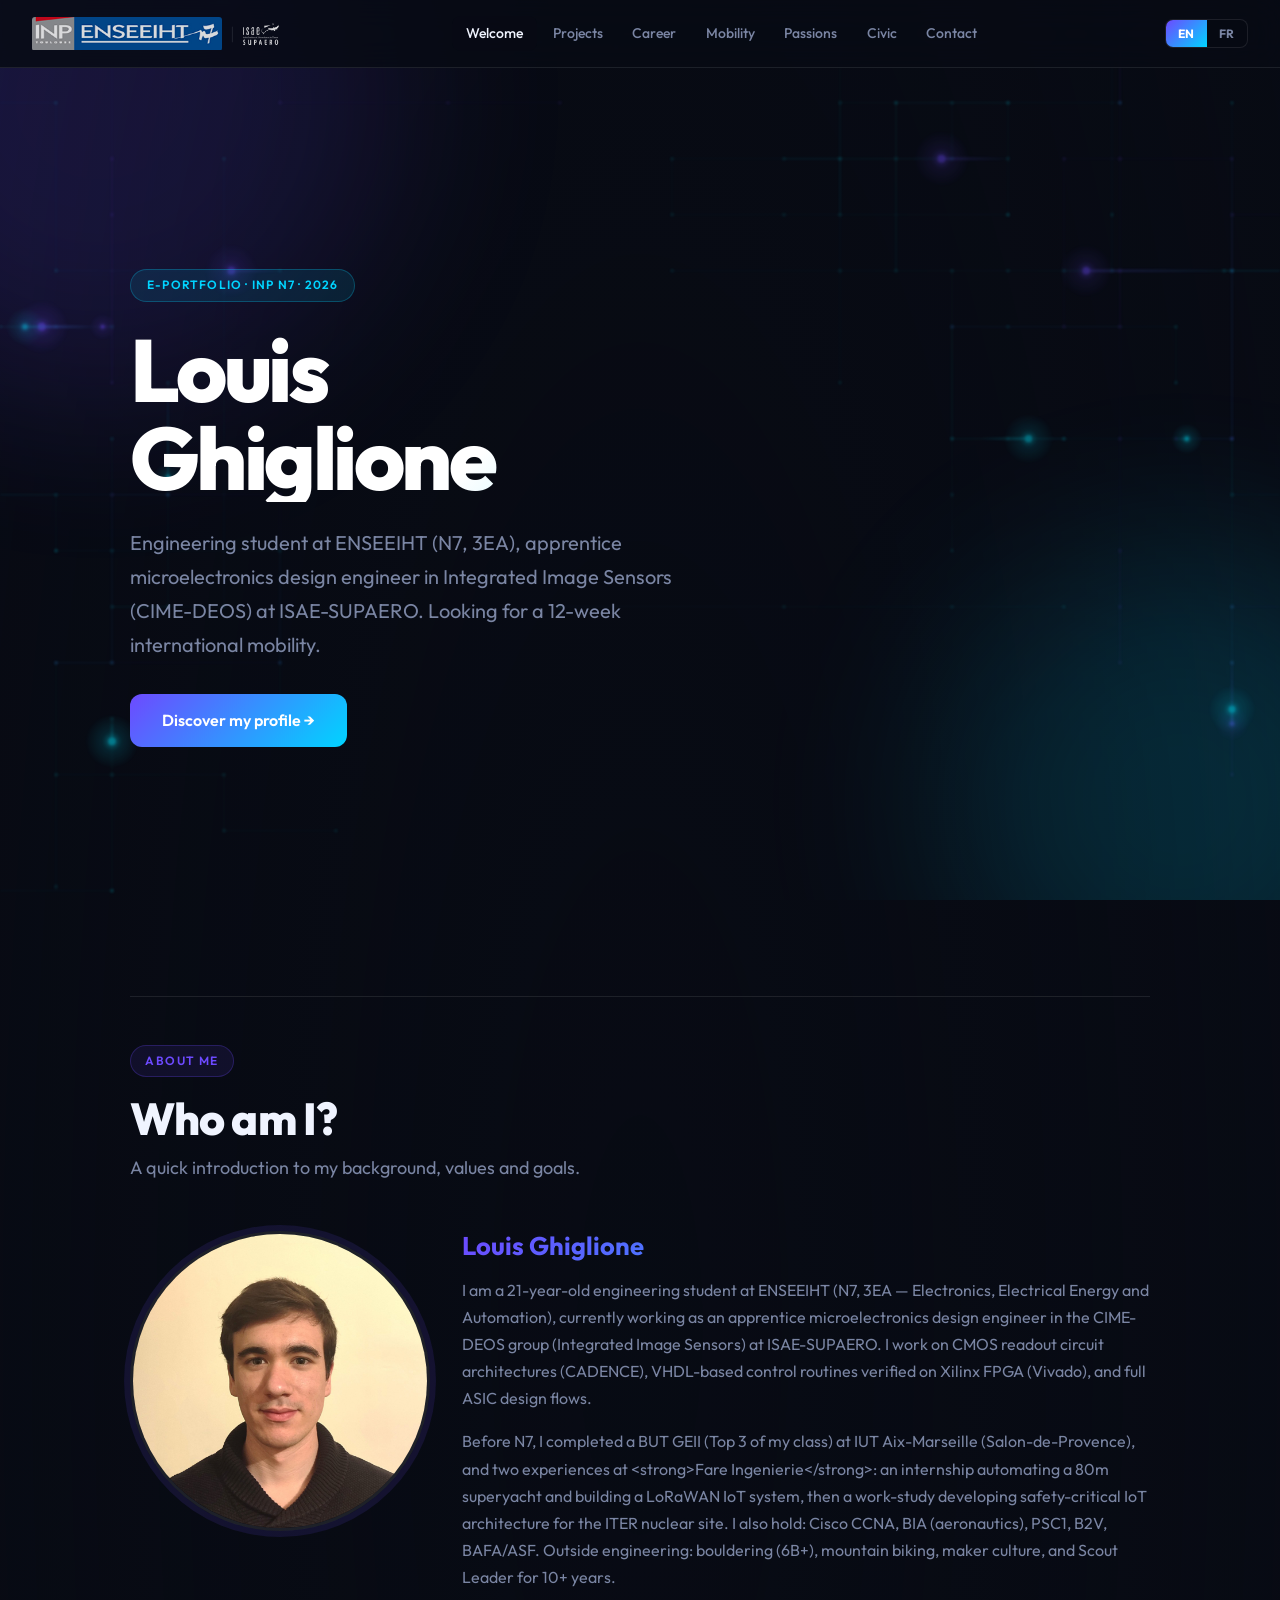
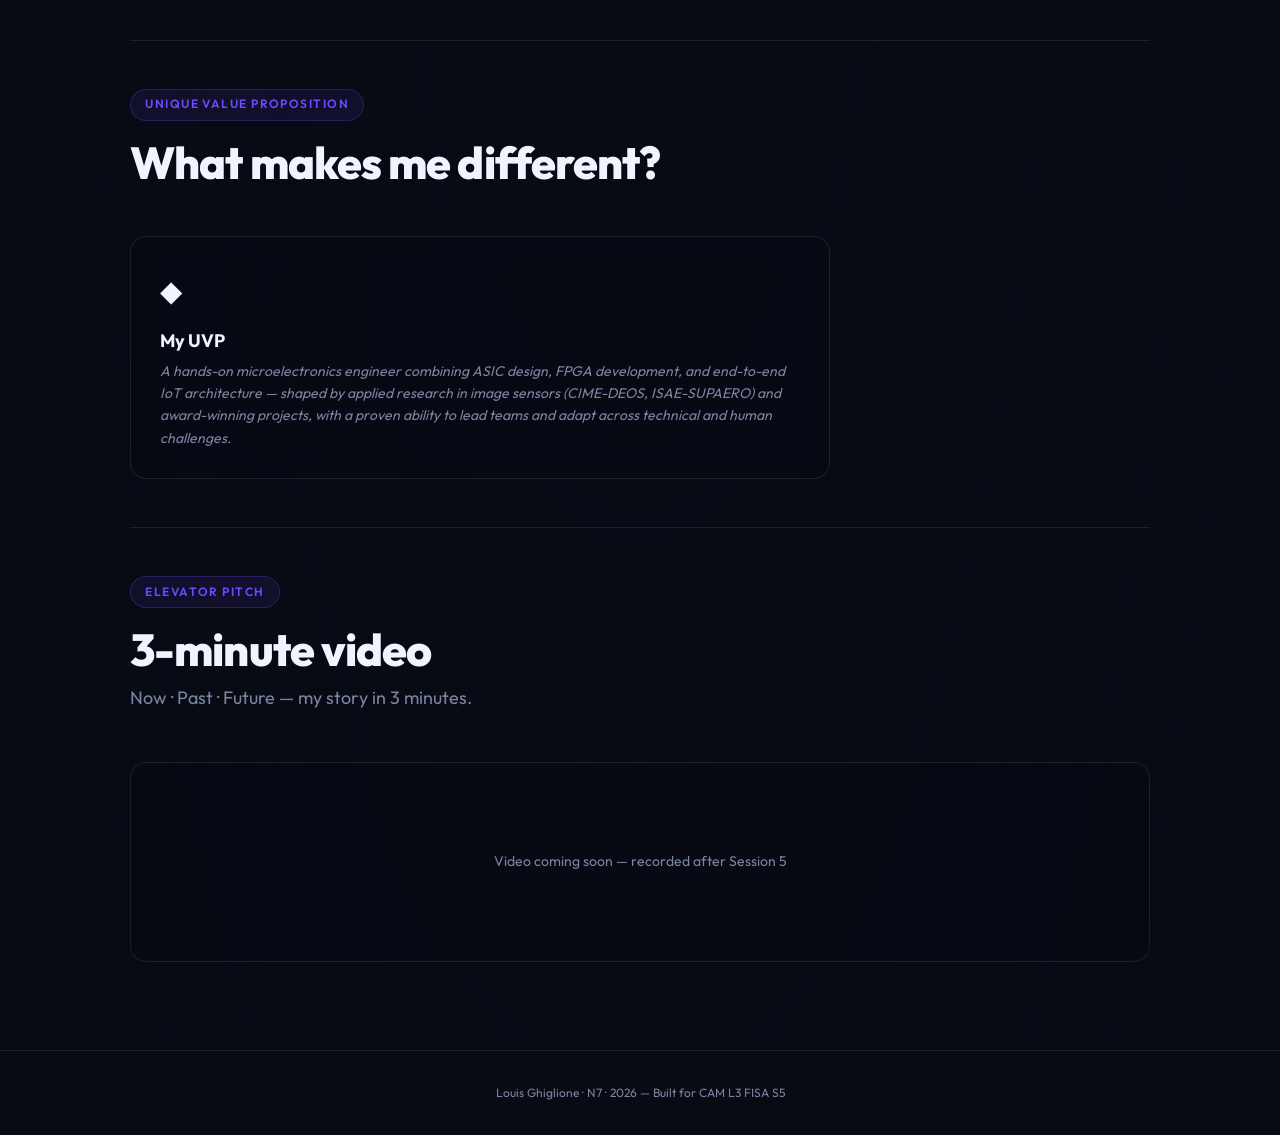
==== index.html @ 990e2e5f "feat: make portfolio fully data-driven via translations.json config - Added config section in transl" ====
<!DOCTYPE html>
<html lang="en">
<head>
  <meta charset="UTF-8" />
  <meta name="viewport" content="width=device-width, initial-scale=1.0" />
  <title>Louis Ghiglione — E-Portfolio</title>
  <meta name="description" content="E-Portfolio of Louis Ghiglione, N7 engineering student and apprentice. CAM L3 FISA S5." />
  <link rel="canonical" href="https://louis289.github.io/portfolio-louis-ghiglione/" />
  <meta property="og:title"       content="Louis Ghiglione — E-Portfolio" />
  <meta property="og:description" content="Engineering student at N7, apprentice. My projects, career and passions." />
  <meta property="og:type"        content="website" />
  <meta property="og:url"         content="https://louis289.github.io/portfolio-louis-ghiglione/" />
  <link rel="preconnect" href="https://fonts.googleapis.com" />
  <link rel="preconnect" href="https://fonts.gstatic.com" crossorigin />
  <link href="https://fonts.googleapis.com/css2?family=Outfit:wght@300;400;500;600;800&display=swap" rel="stylesheet" />
  <link rel="stylesheet" href="./css/base.css" />
  <link rel="stylesheet" href="./css/components.css" />
  <!-- Prefetch inner pages for faster navigation -->
  <link rel="prefetch" href="./projects.html" />
  <link rel="prefetch" href="./career.html" />
</head>
<body data-page="welcome">

  <a href="#main-content" class="skip-link">Skip to main content</a>

  <div class="bg-blobs" aria-hidden="true">
    <div class="blob blob--purple"></div>
    <div class="blob blob--cyan"></div>
  </div>
  <div id="nav-placeholder"></div>

  <main id="main-content" class="page-content">
    <div class="page-wrapper">

      <!-- Hero -->
      <header class="hero">
        <div class="hero__tag"   data-i18n="welcome.tag"></div>
        <h1 class="hero__title" data-i18n-html="welcome.hero_name"></h1>
        <p class="hero__sub"    data-i18n="welcome.hero_sub"></p>
        <a href="./career.html" class="hero__cta" data-i18n="welcome.hero_cta"></a>
      </header>

      <hr class="divider" />

      <!-- About -->
      <section aria-labelledby="about-title">
        <div class="section-header">
          <span class="section-tag"   data-i18n="welcome.about_tag"></span>
          <h2 class="section-title" id="about-title" data-i18n="welcome.about_title"></h2>
          <p class="section-desc"    data-i18n="welcome.about_desc"></p>
        </div>
        <div class="about-layout">
          <img src="" alt="" class="about-avatar" data-bind="src:config.avatar_url; alt:config.name" />
          <div class="about-text">
            <h3 class="about-name" data-bind="text:config.name"></h3>
            <p data-i18n="welcome.about_text1"></p>
            <p data-i18n="welcome.about_text2"></p>
          </div>
        </div>
      </section>

      <hr class="divider" />

      <!-- UVP -->
      <section aria-labelledby="uvp-title">
        <div class="section-header">
          <span class="section-tag" data-i18n="welcome.uvp_tag"></span>
          <h2 class="section-title" id="uvp-title" data-i18n="welcome.uvp_title"></h2>
        </div>
        <article class="card uvp-card">
          <span class="card__icon" aria-hidden="true">&#9670;</span>
          <h3 class="card__title" data-i18n="welcome.uvp_card_title"></h3>
          <p class="card__body"><em data-i18n="welcome.uvp_card_text"></em></p>
        </article>
      </section>

      <hr class="divider" />

      <!-- Pitch -->
      <section aria-labelledby="pitch-title">
        <div class="section-header">
          <span class="section-tag" data-i18n="welcome.pitch_tag"></span>
          <h2 class="section-title" id="pitch-title" data-i18n="welcome.pitch_title"></h2>
          <p class="section-desc"   data-i18n="welcome.pitch_desc"></p>
        </div>
        <div class="placeholder-media" role="img" aria-label="Elevator pitch video placeholder">
          <span data-i18n="welcome.pitch_placeholder"></span>
        </div>
      </section>

    </div>
  </main>

  <footer class="site-footer">
    <p data-i18n="footer"></p>
  </footer>

  <script type="module" src="./js/main.js"></script>
</body>
</html>
---- css/base.css ----
/* =============================================================
   base.css — Design Tokens, Reset, Typography, Utilities
   ============================================================= */

/* ── 1. Design Tokens ── */
:root {
  /* Colors */
  --color-bg:      #080b14;
  --color-surface: #0f1322;
  --color-card:    rgba(8, 11, 20, 0.72);
  --color-border:  rgba(255, 255, 255, 0.09);
  --color-accent:  #6d4aff;
  --color-accent2: #00d4ff;
  --color-text:    #f0f4ff;
  --color-muted:   #7a85a3;

  /* Spacing scale */
  --space-xs:  0.25rem;
  --space-sm:  0.5rem;
  --space-md:  1rem;
  --space-lg:  1.5rem;
  --space-xl:  2rem;
  --space-2xl: 3rem;
  --space-3xl: 4rem;

  /* Border radius */
  --radius-sm:   8px;
  --radius-md:   12px;
  --radius-lg:   16px;
  --radius-full: 999px;

  /* Typography */
  --font-base: 'Outfit', sans-serif;
  --text-xs:   0.75rem;
  --text-sm:   0.875rem;
  --text-base: 1rem;
  --text-lg:   1.125rem;
  --text-xl:   1.25rem;

  /* Layout */
  --nav-h:       68px;
  --wrapper-max: 1100px;
  --wrapper-pad: 2.5rem;

  /* Transitions */
  --t-fast: 0.15s ease;
  --t:      0.22s ease;
  --t-slow: 0.4s ease;
}

/* ── 2. Reset ── */
*,
*::before,
*::after {
  margin: 0;
  padding: 0;
  box-sizing: border-box;
}

/* ── 3. Base ── */
html {
  scroll-behavior: smooth;
  font-size: 16px;
}

body {
  background-color: var(--color-bg);
  color: var(--color-text);
  font-family: var(--font-base);
  line-height: 1.7;
  -webkit-font-smoothing: antialiased;
  min-height: 100vh;
}

/* ── 4. Typography ── */
h1, h2, h3, h4 {
  line-height: 1.15;
  font-weight: 700;
}

a {
  color: inherit;
}

/* ── 5. Skip link (a11y) ── */
.skip-link {
  position: absolute;
  top: -100%;
  left: var(--space-md);
  background: var(--color-accent);
  color: #fff;
  padding: var(--space-sm) var(--space-md);
  border-radius: var(--radius-sm);
  font-weight: 600;
  z-index: 999;
  transition: top var(--t);
  text-decoration: none;
}

.skip-link:focus {
  top: var(--space-md);
}

/* ── 6. Layout ── */
.page-wrapper {
  max-width: var(--wrapper-max);
  margin: 0 auto;
  padding: 0 var(--wrapper-pad);
  position: relative;
  z-index: 1;
}

.page-content {
  min-height: calc(100vh - var(--nav-h));
  padding-top: calc(var(--nav-h) + var(--space-2xl));
  padding-bottom: var(--space-3xl);
  position: relative;
  z-index: 1;
}

/* Frosted-mat band behind the reading column */
.page-content::before {
  content: '';
  position: fixed;
  inset: 0;
  /* Gradient: fully transparent on far left/right, dark in center column */
  background: radial-gradient(
    ellipse 62% 100% at 50% 50%,
    rgba(8, 11, 20, 0.54) 0%,
    rgba(8, 11, 20, 0.26) 60%,
    transparent 100%
  );
  pointer-events: none;
  z-index: 0;
}

/* ── 7. Background blobs ── */
.bg-blobs {
  position: fixed;
  inset: 0;
  z-index: 0;
  pointer-events: none;
  overflow: hidden;
}

.blob {
  position: absolute;
  border-radius: 50%;
  filter: blur(90px);
  opacity: 0.18;
  animation: drift 10s ease-in-out infinite alternate;
}

.blob--purple {
  width: 600px;
  height: 600px;
  background: var(--color-accent);
  top: -200px;
  left: -200px;
}

.blob--cyan {
  width: 500px;
  height: 500px;
  background: var(--color-accent2);
  bottom: -150px;
  right: -150px;
  animation-delay: -5s;
}

/* ── 8. Divider ── */
.divider {
  border: none;
  border-top: 1px solid var(--color-border);
  margin: var(--space-2xl) 0;
}

/* ── 9. Utilities ── */
.ext-link {
  color: var(--color-accent2);
  text-decoration: none;
  font-weight: 600;
}

.ext-link:hover {
  text-decoration: underline;
}

.text-muted {
  color: var(--color-muted);
}

/* ── 10. Animations ── */
@keyframes drift {
  from { transform: translate(0, 0) scale(1); }
  to   { transform: translate(50px, 40px) scale(1.1); }
}

@keyframes fadeInUp {
  from { opacity: 0; transform: translateY(20px); }
  to   { opacity: 1; transform: translateY(0); }
}

.page-content {
  animation: fadeInUp 0.45s var(--t-slow) both;
}

/* ── 11. Responsive ── */
@media (max-width: 768px) {
  :root {
    --wrapper-pad: 1.25rem;
  }
}
---- css/components.css ----
/* =============================================================
   components.css — All UI Components
   Requires: base.css (design tokens)
   ============================================================= */

/* ── Navigation ── */
.site-nav {
  position: fixed;
  top: 0;
  left: 0;
  right: 0;
  height: var(--nav-h);
  z-index: 100;
  display: flex;
  align-items: center;
  justify-content: space-between;
  padding: 0 var(--space-xl);
  gap: var(--space-md);
  background: rgba(8, 11, 20, 0.85);
  backdrop-filter: blur(20px);
  -webkit-backdrop-filter: blur(20px);
  border-bottom: 1px solid var(--color-border);
}

.nav-logos {
  display: flex;
  align-items: center;
  gap: 8px;
  flex-shrink: 0;
}

.nav-logo-link {
  display: flex;
  align-items: center;
  opacity: 0.85;
  transition: opacity var(--t), transform var(--t);
}

.nav-logo-link:hover {
  opacity: 1;
  transform: translateY(-1px);
}

.nav-logo-img {
  display: block;
  object-fit: contain;
}

.nav-logos-sep {
  color: var(--color-border);
  font-size: 1.1rem;
  font-weight: 300;
  line-height: 1;
  user-select: none;
}

.nav-logo-img--n7 {
  height: 34px;
  width: auto;
  border-radius: 3px;
}

.nav-logo-img--isae {
  height: 36px;
  width: auto;
  filter: brightness(0) invert(1);
}

.nav-links {
  display: flex;
  gap: 0.15rem;
  list-style: none;
  flex-wrap: wrap;
}

.nav-link {
  display: block;
  padding: 0.38rem 0.85rem;
  color: var(--color-muted);
  text-decoration: none;
  font-size: var(--text-sm);
  font-weight: 500;
  border-radius: var(--radius-sm);
  transition: color var(--t), background var(--t);
  white-space: nowrap;
}

.nav-link:hover,
.nav-link[aria-current="page"] {
  color: var(--color-text);
  background: var(--color-card);
}

/* ── Navigation Actions ── */
.nav-actions {
  display: flex;
  align-items: center;
  gap: var(--space-sm);
  flex-shrink: 0;
}

/* ── Mobile Burger Toggle ── */
.nav-toggle {
  display: none;
  flex-direction: column;
  justify-content: center;
  align-items: center;
  gap: 5px;
  width: 38px;
  height: 38px;
  background: var(--color-card);
  border: 1px solid var(--color-border);
  border-radius: var(--radius-sm);
  cursor: pointer;
  padding: 0;
  flex-shrink: 0;
  transition: border-color var(--t), background var(--t), box-shadow var(--t);
}

.nav-toggle:hover {
  border-color: var(--color-accent);
  box-shadow: 0 0 10px rgba(109, 74, 255, 0.2);
}

.nav-toggle:focus-visible {
  outline: 2px solid var(--color-accent);
  outline-offset: 2px;
}

.nav-toggle__bar {
  display: block;
  width: 18px;
  height: 2px;
  background: var(--color-text);
  border-radius: 2px;
  transition: transform 0.25s cubic-bezier(0.4, 0, 0.2, 1), opacity 0.2s ease;
  transform-origin: center;
}

/* Morph burger bars into 'X' when open */
.nav-toggle[aria-expanded="true"] .nav-toggle__bar:nth-child(1) {
  transform: translateY(7px) rotate(45deg);
}

.nav-toggle[aria-expanded="true"] .nav-toggle__bar:nth-child(2) {
  opacity: 0;
  transform: scaleX(0);
}

.nav-toggle[aria-expanded="true"] .nav-toggle__bar:nth-child(3) {
  transform: translateY(-7px) rotate(-45deg);
}

/* ── Language Switcher ── */
.lang-switcher {
  display: flex;
  align-items: center;
  background: var(--color-card);
  border: 1px solid var(--color-border);
  border-radius: var(--radius-sm);
  overflow: hidden;
  flex-shrink: 0;
  cursor: pointer;
  user-select: none;
  transition: border-color var(--t), box-shadow var(--t), transform var(--t);
}

.lang-switcher:hover {
  border-color: var(--color-accent);
  box-shadow: 0 0 12px rgba(109, 74, 255, 0.25);
}

.lang-switcher:focus-visible {
  outline: 2px solid var(--color-accent);
  outline-offset: 2px;
}

.lang-btn {
  padding: 0.35rem 0.75rem;
  font-size: var(--text-xs);
  font-weight: 700;
  font-family: var(--font-base);
  color: var(--color-muted);
  background: transparent;
  border: none;
  cursor: pointer;
  pointer-events: none;
  transition: color var(--t), background var(--t);
  letter-spacing: 0.05em;
}

.lang-btn.is-active {
  background: linear-gradient(135deg, var(--color-accent), var(--color-accent2));
  color: #fff;
}

.lang-switcher:hover .lang-btn:not(.is-active) {
  color: var(--color-text);
}

/* ── Section Tags ── */
.section-tag {
  display: inline-block;
  font-size: var(--text-xs);
  font-weight: 600;
  letter-spacing: 0.12em;
  text-transform: uppercase;
  color: var(--color-accent);
  background: rgba(109, 74, 255, 0.1);
  border: 1px solid rgba(109, 74, 255, 0.25);
  padding: 0.3rem 0.9rem;
  border-radius: var(--radius-full);
  margin-bottom: var(--space-md);
}

/* ── Section Header ── */
.section-header {
  margin-bottom: var(--space-2xl);
}

.section-title {
  font-size: clamp(1.8rem, 4vw, 2.8rem);
  font-weight: 800;
  letter-spacing: -0.02em;
  margin-bottom: var(--space-sm);
}

.section-desc {
  color: var(--color-muted);
  max-width: 560px;
  font-size: var(--text-lg);
}

/* ── Page Header (inner pages) ── */
.page-header {
  padding-top: var(--space-xl);
  padding-bottom: var(--space-2xl);
  border-bottom: 1px solid var(--color-border);
  margin-bottom: var(--space-2xl);
}

.page-header .section-title {
  font-size: clamp(2.2rem, 5vw, 3.5rem);
}

/* ── Hero (Welcome page) ── */
.hero {
  display: flex;
  flex-direction: column;
  justify-content: center;
  min-height: calc(100vh - var(--nav-h));
  position: relative;
  z-index: 1;
  padding-bottom: var(--space-2xl);
}

.hero__tag {
  display: inline-flex;
  align-items: center;
  gap: var(--space-xs);
  font-size: var(--text-xs);
  font-weight: 600;
  letter-spacing: 0.1em;
  text-transform: uppercase;
  color: var(--color-accent2);
  background: rgba(0, 212, 255, 0.1);
  border: 1px solid rgba(0, 212, 255, 0.25);
  padding: 0.35rem var(--space-md);
  border-radius: var(--radius-full);
  margin-bottom: var(--space-lg);
  align-self: flex-start;
}

.hero__title {
  font-size: clamp(2.8rem, 7vw, 5.5rem);
  font-weight: 800;
  line-height: 1.0;
  letter-spacing: -0.04em;
  background: linear-gradient(135deg, #fff 40%, var(--color-accent2));
  -webkit-background-clip: text;
  -webkit-text-fill-color: transparent;
  background-clip: text;
  margin-bottom: var(--space-lg);
}

.hero__sub {
  font-size: var(--text-xl);
  color: var(--color-muted);
  max-width: 580px;
  margin-bottom: var(--space-xl);
}

.hero__cta {
  display: inline-flex;
  align-items: center;
  gap: var(--space-sm);
  background: linear-gradient(135deg, var(--color-accent), var(--color-accent2));
  color: #fff;
  font-weight: 600;
  font-size: var(--text-base);
  font-family: var(--font-base);
  padding: 0.8rem var(--space-xl);
  border-radius: var(--radius-md);
  border: none;
  text-decoration: none;
  transition: transform var(--t), box-shadow var(--t);
  align-self: flex-start;
}

.hero__cta:hover {
  transform: translateY(-2px);
  box-shadow: 0 12px 40px rgba(109, 74, 255, 0.4);
}

/* ── Filters ── */
.filter-group {
  display: flex;
  gap: var(--space-sm);
  margin-bottom: var(--space-xl);
  flex-wrap: wrap;
}

.filter-btn {
  background: var(--color-surface);
  color: var(--color-muted);
  border: 1px solid var(--color-border);
  border-radius: var(--radius-full);
  padding: 0.6rem 1.2rem;
  font-family: inherit;
  font-size: 0.9rem;
  cursor: pointer;
  transition: all var(--t);
}

.filter-btn:hover {
  background: rgba(255, 255, 255, 0.05);
  color: var(--color-text);
}

.filter-btn.active {
  background: var(--color-accent);
  color: #fff;
  border-color: var(--color-accent);
}

/* ── Grid Layouts ── */
.grid-2 {
  display: grid;
  grid-template-columns: repeat(auto-fit, minmax(280px, 1fr));
  gap: var(--space-lg);
}

.grid-3 {
  display: grid;
  grid-template-columns: repeat(auto-fit, minmax(220px, 1fr));
  gap: var(--space-lg);
}

/* ── Cards ── */
.card {
  position: relative;
  background: var(--color-card);
  backdrop-filter: blur(14px) saturate(120%);
  -webkit-backdrop-filter: blur(14px) saturate(120%);
  border: 1px solid var(--color-border);
  border-radius: var(--radius-lg);
  padding: 1.8rem;
  transition:
    transform var(--t),
    border-color var(--t),
    box-shadow var(--t),
    background var(--t);
  list-style: none;
}

/* Glow dispersion under cards */
.card::before {
  content: '';
  position: absolute;
  inset: -1px;
  border-radius: inherit;
  background: linear-gradient(135deg, var(--color-accent), var(--color-accent2));
  filter: blur(15px);
  opacity: 0;
  z-index: -1;
  transition: opacity var(--t), transform var(--t);
}

.card:hover {
  transform: translateY(-4px);
  border-color: rgba(109, 74, 255, 0.4);
  box-shadow: 0 16px 50px rgba(109, 74, 255, 0.15);
}

.card:hover::before {
  opacity: 0.25;
  transform: translateY(4px) scale(1.02);
}


.card__icon {
  font-size: 1.8rem;
  margin-bottom: var(--space-md);
  display: block;
}

.card__title {
  font-size: var(--text-lg);
  font-weight: 700;
  margin-bottom: var(--space-sm);
}

.card__body {
  font-size: var(--text-sm);
  color: var(--color-muted);
  line-height: 1.6;
}

.card__tags {
  margin-top: var(--space-md);
}

/* ── About Layout ── */
.about-layout {
  display: flex;
  gap: var(--space-xl);
  align-items: flex-start;
  flex-wrap: wrap;
}

.about-avatar {
  width: 300px;
  height: 300px;
  border-radius: 50%;
  object-fit: cover;
  object-position: center top;
  border: 3px solid var(--color-border);
  flex-shrink: 0;
  box-shadow: 0 0 0 6px rgba(109, 74, 255, 0.12);
}

.about-text {
  flex: 1;
  min-width: 280px;
}

.about-name {
  font-size: 1.6rem;
  font-weight: 700;
  color: var(--color-accent2);
  margin-bottom: var(--space-md);
  background: linear-gradient(135deg, var(--color-accent), var(--color-accent2));
  -webkit-background-clip: text;
  -webkit-text-fill-color: transparent;
  background-clip: text;
}

.about-text p {
  color: var(--color-muted);
}

.about-text p+p {
  margin-top: var(--space-md);
}

/* ── UVP Card ── */
.uvp-card {
  max-width: 700px;
}

/* ── Career Items ── */
.career-list {
  list-style: none;
}

.career-item {
  background: var(--color-card);
  border: 1px solid var(--color-border);
  border-radius: var(--radius-lg);
  padding: 1.8rem;
  margin-bottom: var(--space-lg);
  display: flex;
  gap: var(--space-lg);
  align-items: flex-start;
  transition: border-color var(--t);
}

.career-item:hover {
  border-color: rgba(109, 74, 255, 0.4);
}

.career-item__num {
  font-size: 1.5rem;
  font-weight: 800;
  background: linear-gradient(135deg, var(--color-accent), var(--color-accent2));
  -webkit-background-clip: text;
  -webkit-text-fill-color: transparent;
  background-clip: text;
  min-width: 2rem;
  line-height: 1.5;
}

.career-item__content h3 {
  font-weight: 700;
  margin-bottom: var(--space-xs);
}

.career-item__content p {
  color: var(--color-muted);
  font-size: var(--text-sm);
}

.career-item__content p+p {
  margin-top: var(--space-xs);
}

.career-item__links {
  margin-top: var(--space-sm);
}

/* ── Badges ── */
.badge {
  display: inline-block;
  font-size: var(--text-xs);
  font-weight: 600;
  padding: 0.2rem 0.7rem;
  border-radius: var(--radius-full);
  background: rgba(0, 212, 255, 0.1);
  border: 1px solid rgba(0, 212, 255, 0.2);
  color: var(--color-accent2);
  margin: 0.2rem;
  text-decoration: none;
  transition: background var(--t);
}

a.badge:hover {
  background: rgba(0, 212, 255, 0.22);
}

/* ── Placeholder Media ── */
.placeholder-media {
  background: var(--color-card);
  border: 1px solid var(--color-border);
  border-radius: var(--radius-lg);
  height: 200px;
  display: flex;
  align-items: center;
  justify-content: center;
  color: var(--color-muted);
  font-size: var(--text-sm);
  gap: var(--space-sm);
  margin-bottom: var(--space-lg);
}

/* ── Site Footer ── */
.site-footer {
  text-align: center;
  padding: var(--space-xl);
  color: var(--color-muted);
  font-size: var(--text-xs);
  border-top: 1px solid var(--color-border);
}

/* ── Mobility Map ── */
#mobility-map {
  width: 100%;
  height: 400px;
  border-radius: var(--radius-lg);
  border: 1px solid var(--color-border);
  margin-bottom: var(--space-xl);
  background: var(--color-surface);
}

.map-marker {
  width: 14px;
  height: 14px;
  border-radius: 50%;
  background: linear-gradient(135deg, var(--color-accent), var(--color-accent2));
  border: 2px solid rgba(255, 255, 255, 0.8);
  box-shadow: 0 0 12px rgba(109, 74, 255, 0.8);
}

/* Leaflet popup — dark theme overrides */
.map-popup .leaflet-popup-content-wrapper {
  background: var(--color-surface);
  border: 1px solid var(--color-border);
  border-radius: var(--radius-md);
  color: var(--color-text);
  box-shadow: 0 8px 32px rgba(0, 0, 0, 0.5);
}

.map-popup .leaflet-popup-tip {
  background: var(--color-surface);
}

.map-popup .leaflet-popup-close-button {
  color: var(--color-muted);
}

.map-popup__title {
  display: block;
  font-family: var(--font-base);
  font-size: var(--text-base);
  font-weight: 700;
  margin-bottom: var(--space-xs);
}

.map-popup__country {
  display: block;
  font-family: var(--font-base);
  font-size: var(--text-xs);
  font-weight: 600;
  color: var(--color-accent2);
  margin-bottom: var(--space-xs);
}

.map-popup__desc {
  font-family: var(--font-base);
  font-size: var(--text-xs);
  color: var(--color-muted);
  line-height: 1.5;
}

.leaflet-control-attribution {
  background: rgba(8, 11, 20, 0.8) !important;
  color: var(--color-muted) !important;
}

.leaflet-control-attribution a {
  color: var(--color-accent2) !important;
}

/* ── Responsive ── */
@media (max-width: 768px) {
  .site-nav {
    padding: 0 var(--space-md);
    gap: var(--space-sm);
  }

  .nav-toggle {
    display: flex;
  }

  .nav-links {
    position: fixed;
    top: var(--nav-h);
    left: 0;
    right: 0;
    background: rgba(10, 14, 26, 0.98);
    backdrop-filter: blur(24px);
    -webkit-backdrop-filter: blur(24px);
    border-bottom: 1px solid var(--color-border);
    box-shadow: 0 16px 36px rgba(0, 0, 0, 0.6);
    flex-direction: column;
    padding: var(--space-md) var(--space-md) var(--space-lg);
    gap: 0.35rem;
    max-height: calc(100vh - var(--nav-h));
    overflow-y: auto;
    opacity: 0;
    visibility: hidden;
    transform: translateY(-8px);
    transition: opacity 0.25s ease, transform 0.25s ease, visibility 0.25s ease;
    z-index: 99;
  }

  .nav-links.is-open {
    opacity: 1;
    visibility: visible;
    transform: translateY(0);
  }

  .nav-link {
    padding: 0.75rem 1rem;
    font-size: var(--text-base);
    border-radius: var(--radius-sm);
    width: 100%;
  }

  .career-item {
    flex-direction: column;
    gap: var(--space-sm);
  }

  .about-layout {
    flex-direction: column;
  }

  #mobility-map {
    height: 260px;
  }
}

/* ── Card clickable hint ── */
[data-modal] {
  cursor: pointer;
}

[data-modal]:focus-visible {
  outline: 2px solid var(--color-accent);
  outline-offset: 3px;
}

/* ── Modal Overlay ── */
.modal-overlay {
  position: fixed;
  inset: 0;
  z-index: 500;
  display: flex;
  align-items: center;
  justify-content: center;
  padding: var(--space-md);
}

.modal-overlay[hidden] {
  display: none;
}

.modal-backdrop {
  position: absolute;
  inset: 0;
  background: rgba(5, 7, 15, 0.85);
  backdrop-filter: blur(12px);
  -webkit-backdrop-filter: blur(12px);
}

.modal-panel {
  position: relative;
  background: var(--color-surface);
  border: 1px solid var(--color-border);
  border-radius: var(--radius-lg);
  width: 100%;
  max-width: 720px;
  max-height: 90vh;
  overflow-y: auto;
  box-shadow: 0 32px 80px rgba(0, 0, 0, 0.7);
  animation: modal-in 0.25s cubic-bezier(0.34, 1.56, 0.64, 1) both;
}

@keyframes modal-in {
  from {
    opacity: 0;
    transform: scale(0.94) translateY(12px);
  }

  to {
    opacity: 1;
    transform: scale(1) translateY(0);
  }
}

.modal-close {
  position: absolute;
  top: var(--space-md);
  right: var(--space-md);
  z-index: 10;
  width: 36px;
  height: 36px;
  border-radius: 50%;
  background: var(--color-card);
  border: 1px solid var(--color-border);
  color: var(--color-text);
  font-size: 1rem;
  cursor: pointer;
  display: flex;
  align-items: center;
  justify-content: center;
  transition: background var(--t), border-color var(--t);
}

.modal-close:hover {
  background: rgba(109, 74, 255, 0.15);
  border-color: var(--color-accent);
}

.modal-hero {
  position: relative;
  border-radius: var(--radius-lg) var(--radius-lg) 0 0;
  overflow: hidden;
  min-height: 180px;
  background: var(--color-card);
}

.modal-img {
  width: 100%;
  height: 260px;
  object-fit: cover;
  display: block;
  border-radius: var(--radius-lg) var(--radius-lg) 0 0;
}

.modal-hero-text {
  position: absolute;
  bottom: 0;
  left: 0;
  right: 0;
  padding: var(--space-xl);
  background: linear-gradient(to top, rgba(5, 7, 15, 0.92) 0%, transparent 100%);
}

.modal-title {
  font-size: clamp(1.4rem, 4vw, 2rem);
  font-weight: 800;
  letter-spacing: -0.02em;
  color: #fff;
  margin-top: var(--space-xs);
}

.modal-body {
  padding: var(--space-xl);
}

.modal-content {
  color: var(--color-muted);
  font-size: var(--text-base);
  line-height: 1.75;
}

.modal-content p+p {
  margin-top: var(--space-md);
}

.modal-content strong {
  color: var(--color-text);
  font-weight: 600;
}

.modal-content ul {
  margin-top: var(--space-sm);
  padding-left: 1.4em;
  list-style: disc;
}

.modal-content ul li {
  margin-bottom: 0.35em;
}

.modal-badge-row {
  margin-top: var(--space-lg);
  display: flex;
  flex-wrap: wrap;
  gap: 0.35rem;
}

.modal-links {
  margin-top: var(--space-lg);
  display: flex;
  gap: var(--space-sm);
  flex-wrap: wrap;
}

.modal-link-btn {
  display: inline-flex;
  align-items: center;
  gap: var(--space-xs);
  padding: 0.55rem 1.2rem;
  border-radius: var(--radius-md);
  background: linear-gradient(135deg, var(--color-accent), var(--color-accent2));
  color: #fff;
  font-weight: 600;
  font-size: var(--text-sm);
  text-decoration: none;
  transition: transform var(--t), box-shadow var(--t);
}

.modal-link-btn:hover {
  transform: translateY(-2px);
  box-shadow: 0 8px 24px rgba(109, 74, 255, 0.4);
}

@media (max-width: 768px) {
  .modal-panel {
    max-height: 95vh;
    border-radius: var(--radius-md);
  }

  .modal-img {
    height: 180px;
  }

  .modal-hero-text {
    padding: var(--space-lg);
  }

  .modal-body {
    padding: var(--space-lg);
  }
}
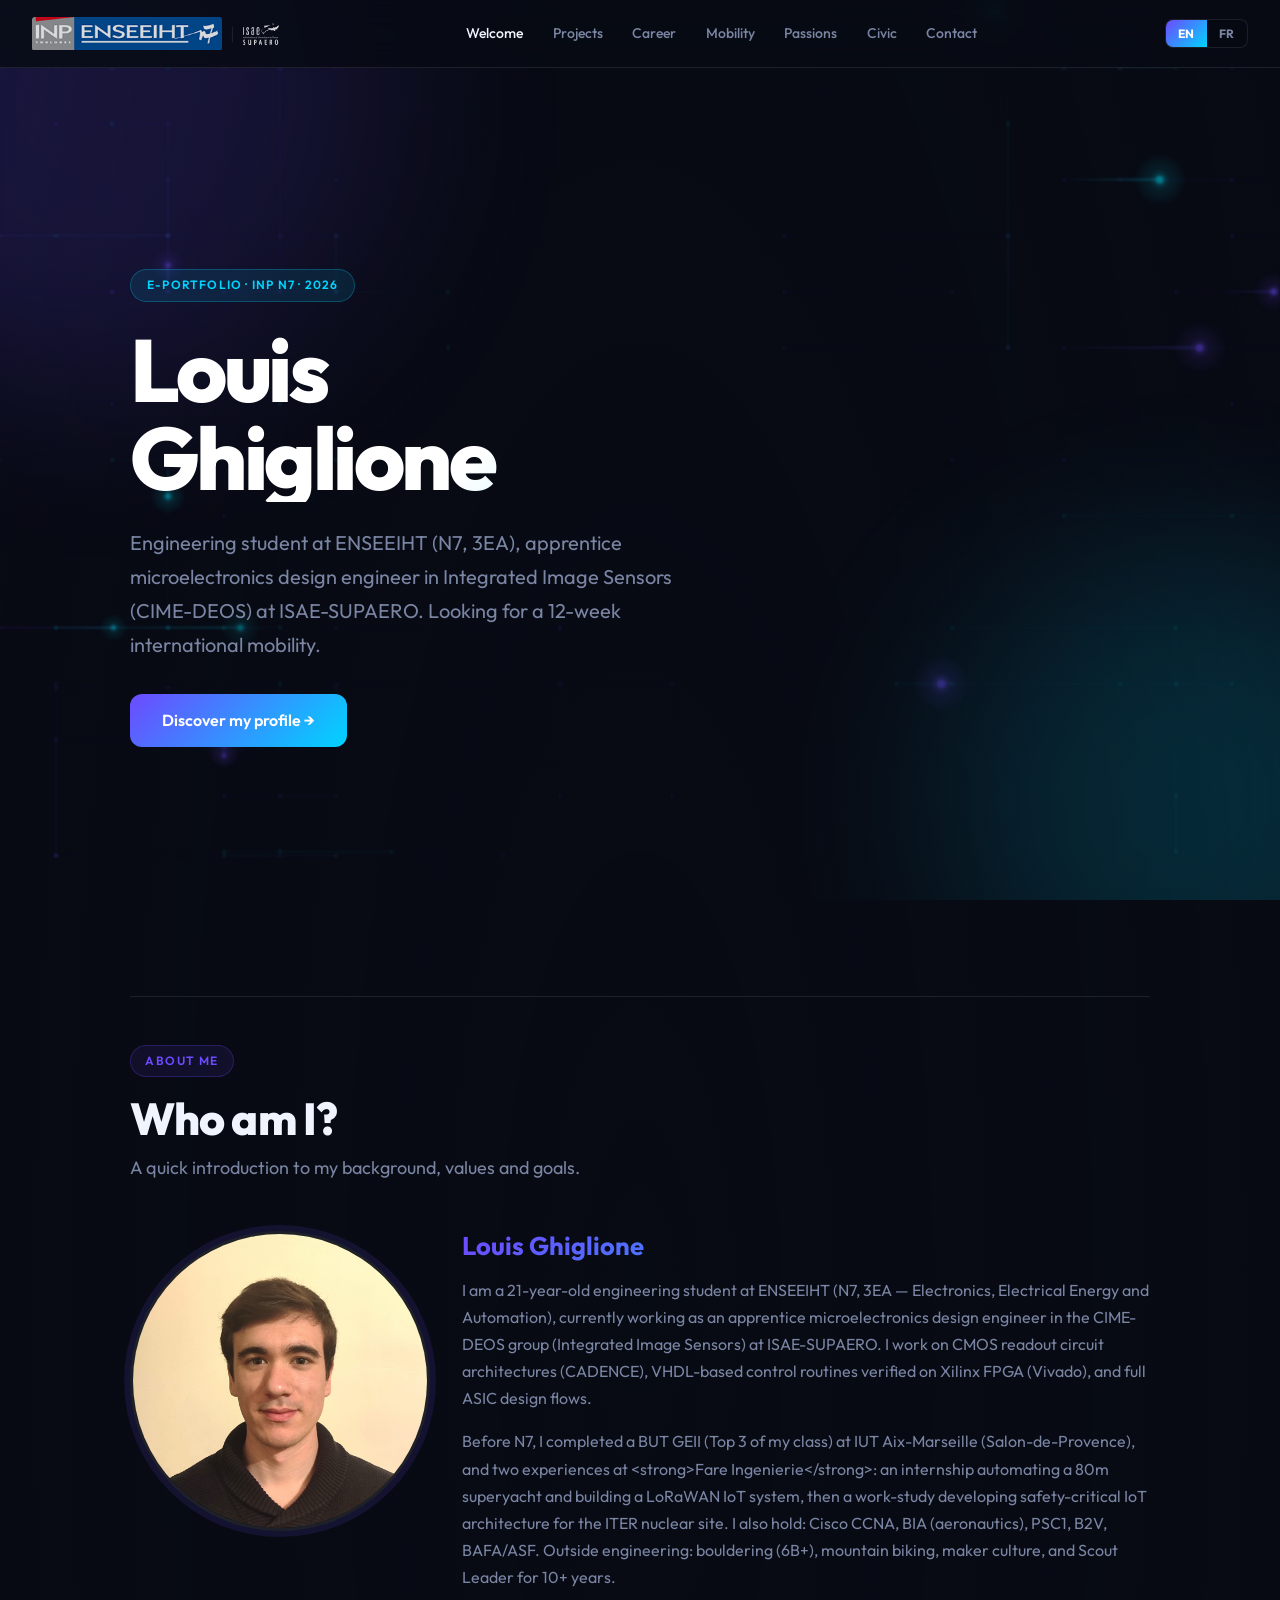
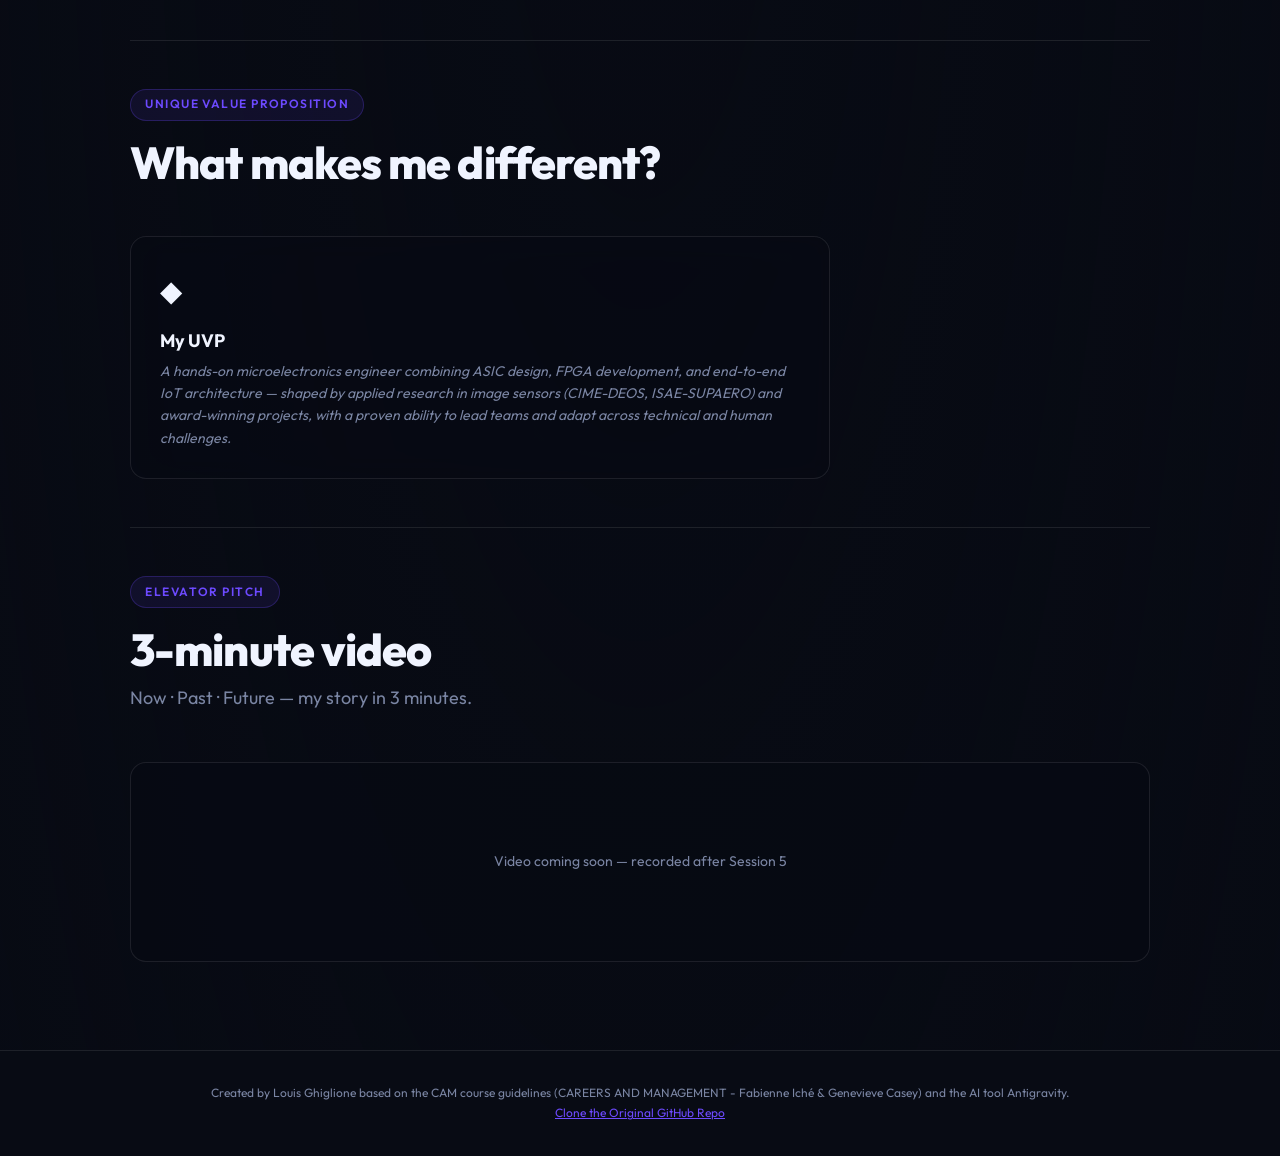
==== commit 73fa31f7: "docs: add hosting tutorials and update footer credits - Added detailed deployment tutorials (GitHub " ====
--- a/index.html
+++ b/index.html
@@ -92,7 +92,7 @@
   </main>
 
   <footer class="site-footer">
-    <p data-i18n="footer"></p>
+    <p data-i18n-html="footer"></p>
   </footer>
 
   <script type="module" src="./js/main.js"></script>
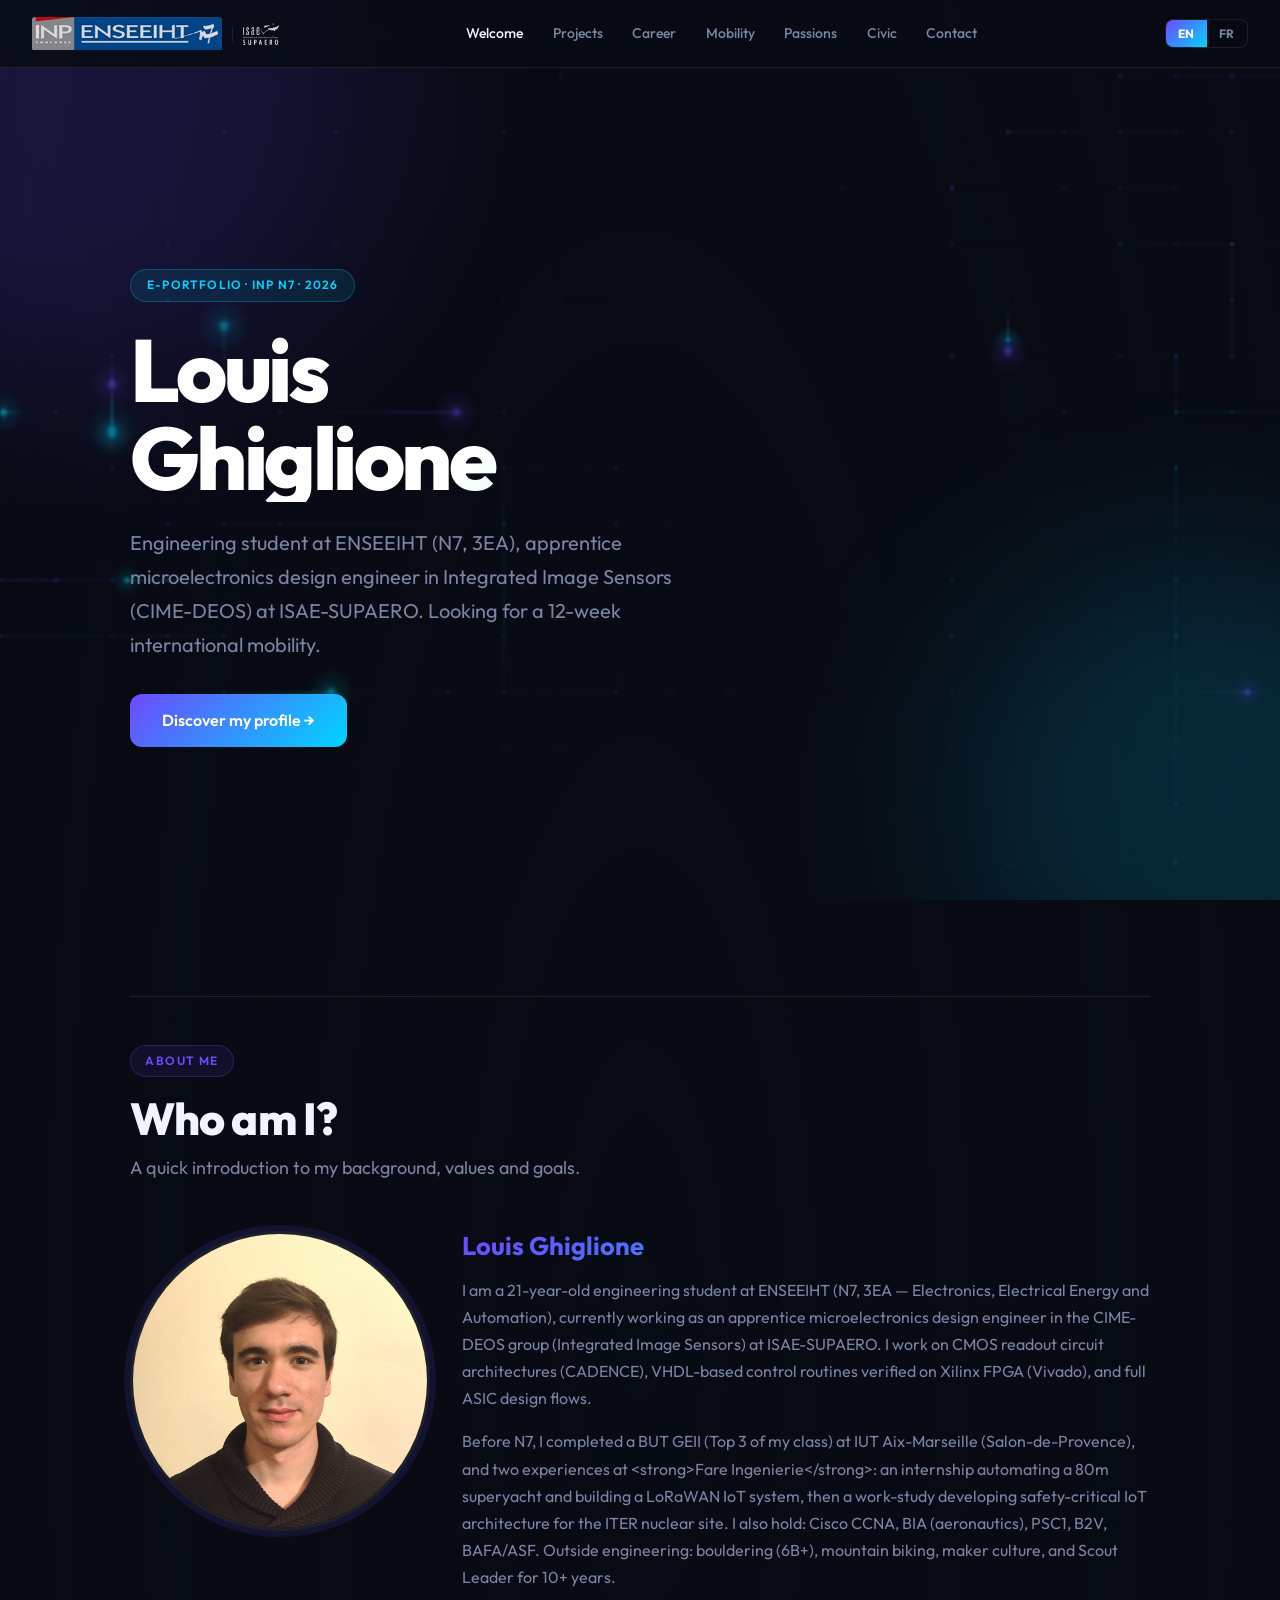
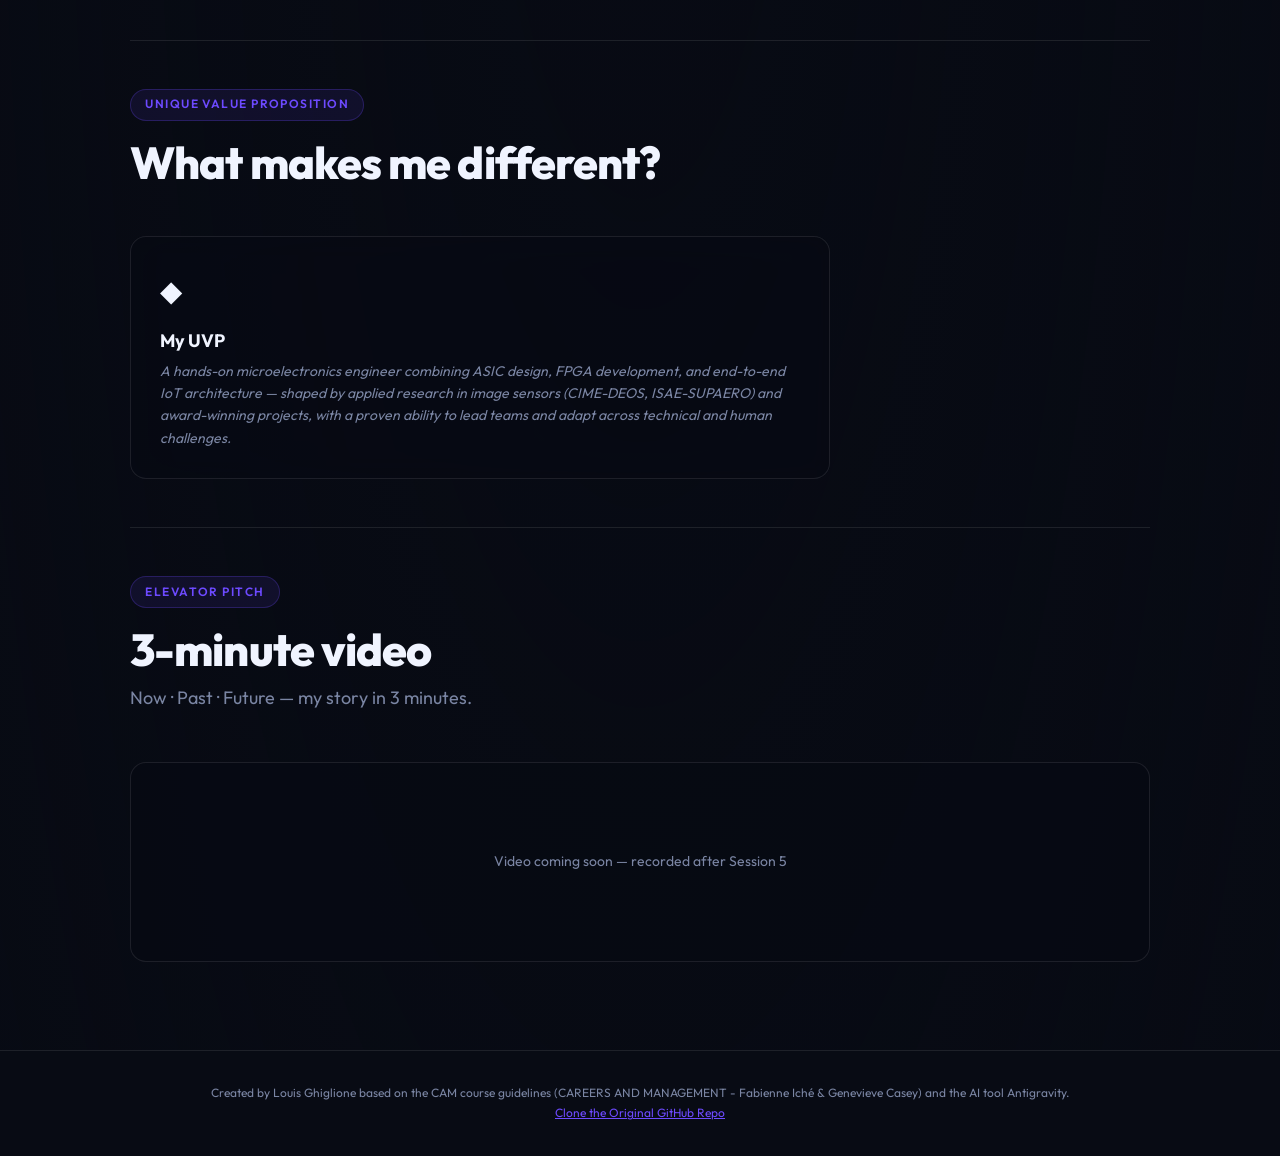
==== commit 95a339ce: "refactor: centralize background blobs in javascript - Removed hardcoded <div class="bg-blobs"> from " ====
--- a/index.html
+++ b/index.html
@@ -23,10 +23,6 @@
 
   <a href="#main-content" class="skip-link">Skip to main content</a>
 
-  <div class="bg-blobs" aria-hidden="true">
-    <div class="blob blob--purple"></div>
-    <div class="blob blob--cyan"></div>
-  </div>
   <div id="nav-placeholder"></div>
 
   <main id="main-content" class="page-content">
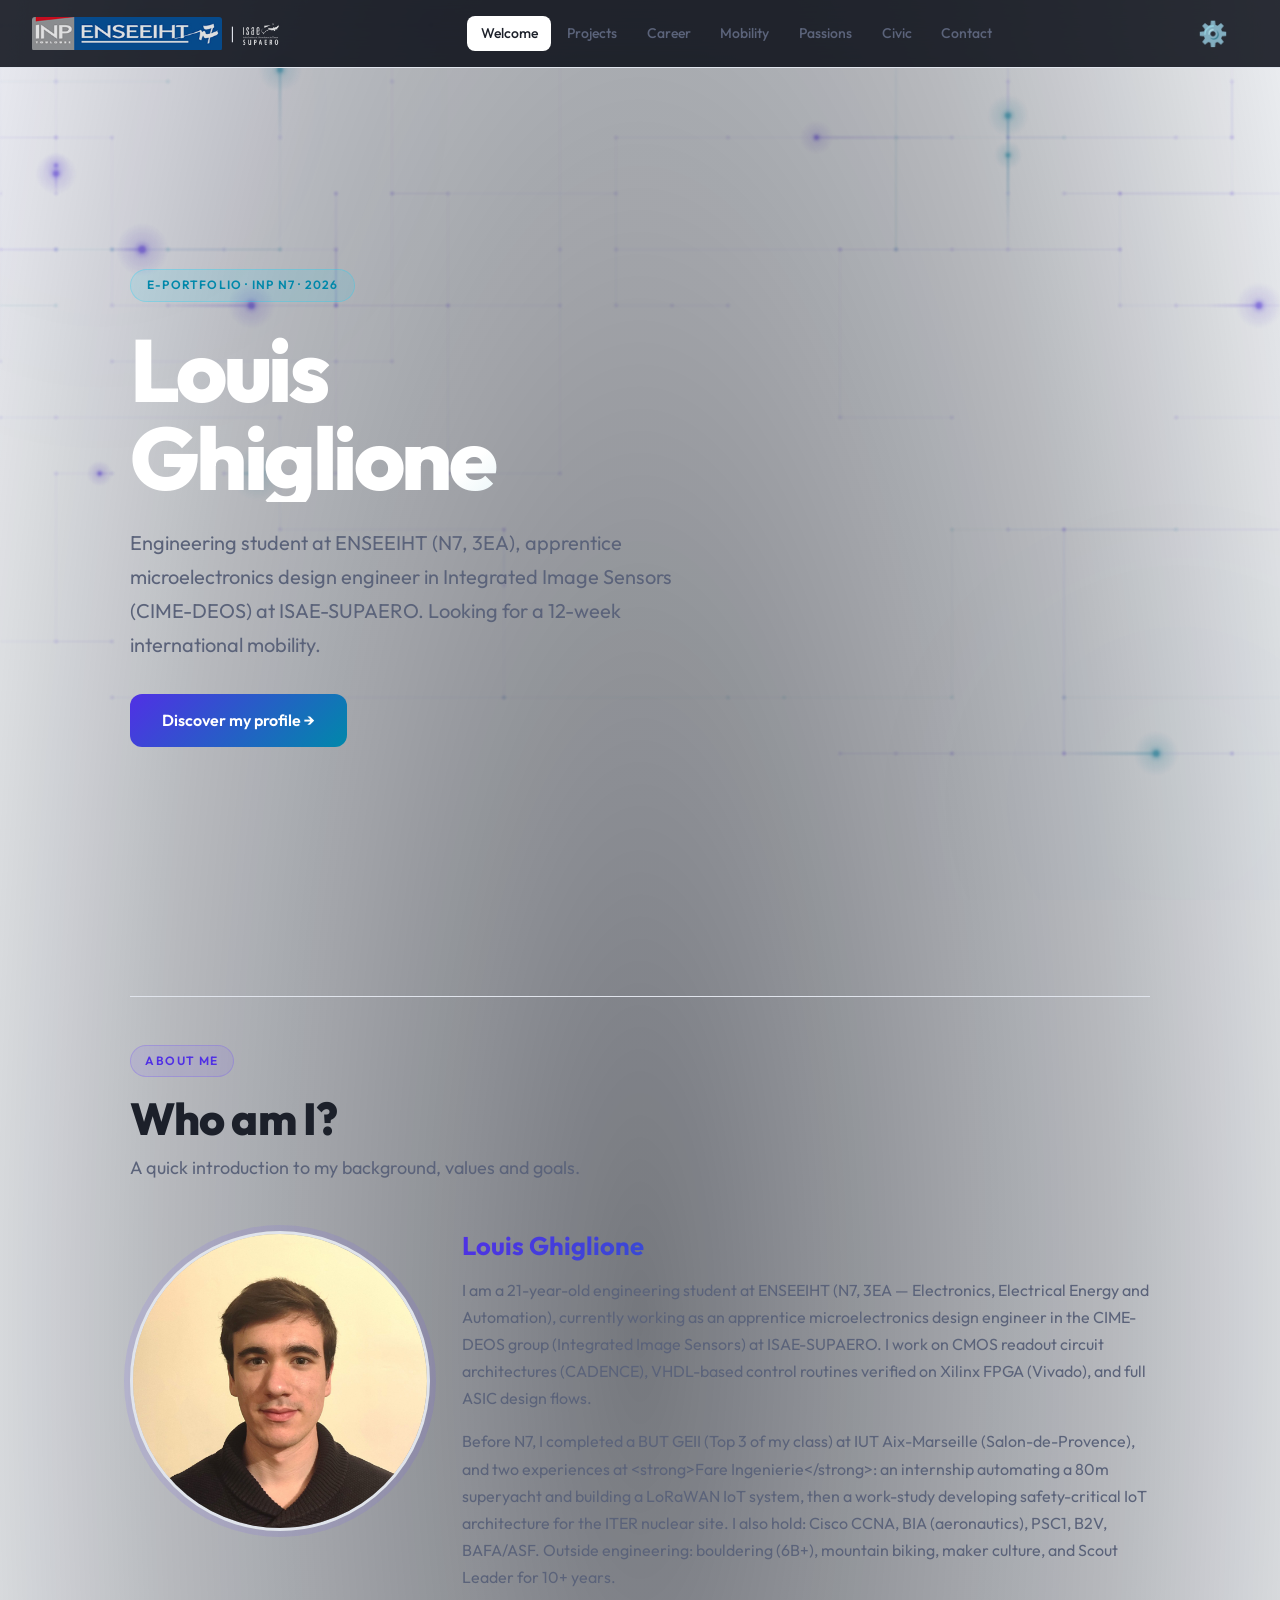
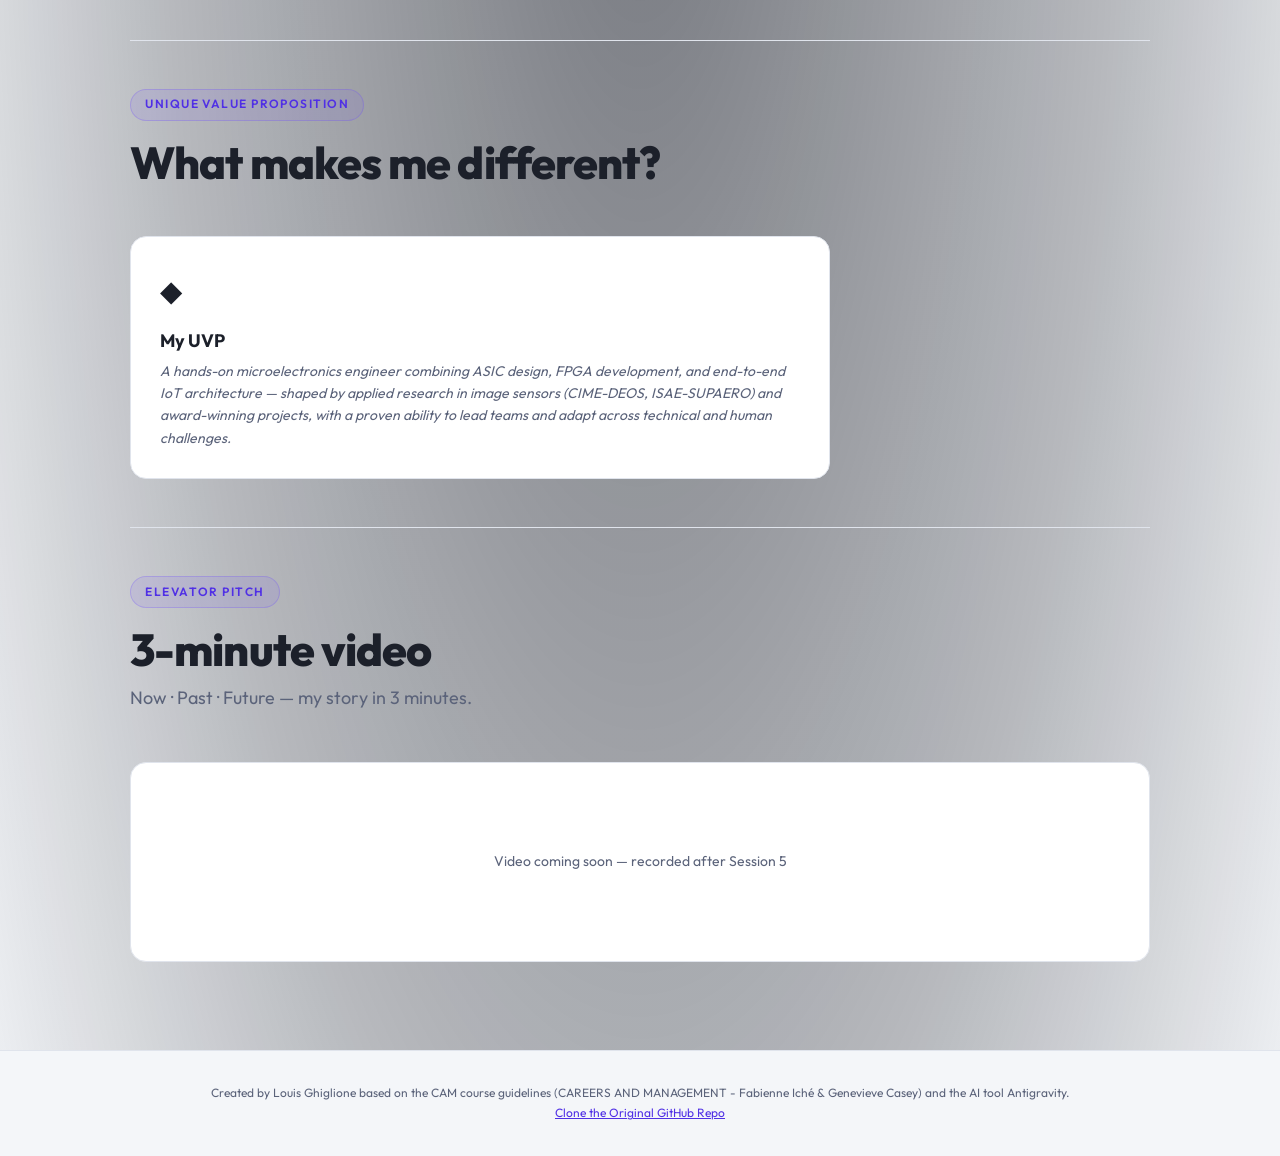
==== commit 2a3ff9ff: "refactor: extract framework css into template.css - Extracted navigation, footer, modals, settings, " ====
--- a/index.html
+++ b/index.html
@@ -14,6 +14,7 @@
   <link rel="preconnect" href="https://fonts.gstatic.com" crossorigin />
   <link href="https://fonts.googleapis.com/css2?family=Outfit:wght@300;400;500;600;800&display=swap" rel="stylesheet" />
   <link rel="stylesheet" href="./css/base.css" />
+  <link rel="stylesheet" href="./css/template.css" />
   <link rel="stylesheet" href="./css/components.css" />
   <!-- Prefetch inner pages for faster navigation -->
   <link rel="prefetch" href="./projects.html" />
--- a/css/base.css
+++ b/css/base.css
@@ -135,79 +135,10 @@
 }
 
 /* ── 7. Background blobs ── */
-.bg-blobs {
-  position: fixed;
-  inset: 0;
-  z-index: 0;
-  pointer-events: none;
-  overflow: hidden;
-}
-
-.blob {
-  position: absolute;
-  border-radius: 50%;
-  filter: blur(90px);
-  opacity: 0.18;
-  animation: drift 10s ease-in-out infinite alternate;
-}
-
-.blob--purple {
-  width: 600px;
-  height: 600px;
-  background: var(--color-accent);
-  top: -200px;
-  left: -200px;
-}
-
-.blob--cyan {
-  width: 500px;
-  height: 500px;
-  background: var(--color-accent2);
-  bottom: -150px;
-  right: -150px;
-  animation-delay: -5s;
-}
-
-/* ── 8. Divider ── */
-.divider {
-  border: none;
-  border-top: 1px solid var(--color-border);
-  margin: var(--space-2xl) 0;
-}
-
-/* ── 9. Utilities ── */
-.ext-link {
-  color: var(--color-accent2);
-  text-decoration: none;
-  font-weight: 600;
-}
-
-.ext-link:hover {
-  text-decoration: underline;
-}
-
-.text-muted {
-  color: var(--color-muted);
-}
-
-/* ── 10. Animations ── */
-@keyframes drift {
-  from { transform: translate(0, 0) scale(1); }
-  to   { transform: translate(50px, 40px) scale(1.1); }
-}
-
-@keyframes fadeInUp {
-  from { opacity: 0; transform: translateY(20px); }
-  to   { opacity: 1; transform: translateY(0); }
-}
-
-.page-content {
-  animation: fadeInUp 0.45s var(--t-slow) both;
-}
-
 /* ── 11. Responsive ── */
 @media (max-width: 768px) {
   :root {
     --wrapper-pad: 1.25rem;
   }
 }
+
--- a/css/template.css
+++ b/css/template.css
@@ -0,0 +1,446 @@
+/* =============================================================
+   template.css — Global Framework Components
+   Includes: Nav, Footer, Modals, Settings, Themes, Backgrounds
+   ============================================================= */
+
+/* ── Themes & A11y ── */
+/* ── 12. Themes ── */
+[data-theme="light"] {
+  --color-bg:      #f4f6f9;
+  --color-surface: #ffffff;
+  --color-card:    #ffffff;
+  --color-border:  #e0e4ec;
+  --color-accent:  #5030e5; /* Deeper purple for WCAG contrast */
+  --color-accent2: #0088aa; /* Darker cyan for text legibility */
+  --color-text:    #1c202a;
+  --color-muted:   #5b637a;
+  
+  --bg-blobs-opacity: 0.15; /* Subtler blobs in light mode */
+}
+
+/* ── 13. Accessibility Mode (WCAG) ── */
+[data-a11y="true"] {
+  /* High contrast dark mode */
+  --color-text: #ffffff !important;
+  --color-muted: #e0e0e0 !important;
+  --color-bg: #000000 !important;
+  --color-surface: #000000 !important;
+  --color-card: #000000 !important;
+  --color-border: #ffffff !important;
+  --color-accent: #ffff00 !important; /* Yellow for high contrast */
+  --bg-blobs-opacity: 0 !important; /* Disable blobs completely */
+}
+
+[data-theme="light"][data-a11y="true"] {
+  /* High contrast light mode */
+  --color-bg: #ffffff !important;
+  --color-surface: #ffffff !important;
+  --color-card: #ffffff !important;
+  --color-text: #000000 !important;
+  --color-muted: #111111 !important;
+  --color-border: #000000 !important;
+  --color-accent: #0000ee !important; /* Standard pure blue link color */
+}
+
+[data-a11y="true"] * {
+  animation: none !important;
+  transition: none !important;
+  backdrop-filter: none !important;
+  -webkit-backdrop-filter: none !important;
+  box-shadow: none !important;
+}
+
+[data-a11y="true"] :focus-visible {
+  outline: 4px solid var(--color-accent) !important;
+  outline-offset: 4px !important;
+}
+
+/* Increase base text size slightly for a11y */
+[data-a11y="true"] body {
+  font-size: 1.125rem;
+}
+
+
+/* ── Background Blobs ── */
+.bg-blobs {
+  position: fixed;
+  inset: 0;
+  z-index: 0;
+  pointer-events: none;
+  overflow: hidden;
+}
+
+.blob {
+  position: absolute;
+  border-radius: 50%;
+  filter: blur(90px);
+  opacity: calc(0.08 * var(--bg-blobs-opacity));
+  animation: drift 10s ease-in-out infinite alternate;
+}
+
+.blob--purple {
+  width: 600px;
+  height: 600px;
+  background: var(--color-accent);
+  top: -200px;
+  left: -200px;
+}
+
+.blob--cyan {
+  width: 500px;
+  height: 500px;
+  background: var(--color-accent2);
+  bottom: -150px;
+  right: -150px;
+  animation-delay: -5s;
+}
+
+/* ── 8. Divider ── */
+.divider {
+  border: none;
+  border-top: 1px solid var(--color-border);
+  margin: var(--space-2xl) 0;
+}
+
+/* ── 9. Utilities ── */
+.ext-link {
+  color: var(--color-accent2);
+  text-decoration: none;
+  font-weight: 600;
+}
+
+.ext-link:hover {
+  text-decoration: underline;
+}
+
+.text-muted {
+  color: var(--color-muted);
+}
+
+
+
+/* ── Animations ── */
+/* ── 10. Animations ── */
+@keyframes drift {
+  from { transform: translate(0, 0) scale(1); }
+  to   { transform: translate(50px, 40px) scale(1.1); }
+}
+
+@keyframes fadeInUp {
+  from { opacity: 0; transform: translateY(20px); }
+  to   { opacity: 1; transform: translateY(0); }
+}
+
+.page-content {
+  animation: fadeInUp 0.45s var(--t-slow) both;
+}
+
+
+
+/* ── Navigation ── */
+/* ── Navigation ── */
+.site-nav {
+  position: fixed;
+  top: 0;
+  left: 0;
+  right: 0;
+  height: var(--nav-h);
+  z-index: 100;
+  display: flex;
+  align-items: center;
+  justify-content: space-between;
+  padding: 0 var(--space-xl);
+  gap: var(--space-md);
+  background: rgba(8, 11, 20, 0.85);
+  backdrop-filter: blur(20px);
+  -webkit-backdrop-filter: blur(20px);
+  border-bottom: 1px solid var(--color-border);
+}
+
+.nav-logos {
+  display: flex;
+  align-items: center;
+  gap: 8px;
+  flex-shrink: 0;
+}
+
+.nav-logo-link {
+  display: flex;
+  align-items: center;
+  opacity: 0.85;
+  transition: opacity var(--t), transform var(--t);
+}
+
+.nav-logo-link:hover {
+  opacity: 1;
+  transform: translateY(-1px);
+}
+
+.nav-logo-img {
+  display: block;
+  object-fit: contain;
+}
+
+.nav-logos-sep {
+  color: var(--color-border);
+  font-size: 1.1rem;
+  font-weight: 300;
+  line-height: 1;
+  user-select: none;
+}
+
+.nav-logo-img--n7 {
+  height: 34px;
+  width: auto;
+  border-radius: 3px;
+}
+
+.nav-logo-img--isae {
+  height: 36px;
+  width: auto;
+  filter: brightness(0) invert(1);
+}
+
+.nav-links {
+  display: flex;
+  gap: 0.15rem;
+  list-style: none;
+  flex-wrap: wrap;
+}
+
+.nav-link {
+  display: block;
+  padding: 0.38rem 0.85rem;
+  color: var(--color-muted);
+  text-decoration: none;
+  font-size: var(--text-sm);
+  font-weight: 500;
+  border-radius: var(--radius-sm);
+  transition: color var(--t), background var(--t);
+  white-space: nowrap;
+}
+
+.nav-link:hover,
+.nav-link[aria-current="page"] {
+  color: var(--color-text);
+  background: var(--color-card);
+}
+
+/* ── Navigation Actions ── */
+.nav-actions {
+  display: flex;
+  align-items: center;
+  gap: var(--space-sm);
+  flex-shrink: 0;
+}
+
+/* ── Mobile Burger Toggle ── */
+.nav-toggle {
+  display: none;
+  flex-direction: column;
+  justify-content: center;
+  align-items: center;
+  gap: 5px;
+  width: 38px;
+  height: 38px;
+  background: var(--color-card);
+  border: 1px solid var(--color-border);
+  border-radius: var(--radius-sm);
+  cursor: pointer;
+  padding: 0;
+  flex-shrink: 0;
+  transition: border-color var(--t), background var(--t), box-shadow var(--t);
+}
+
+.nav-toggle:hover {
+  border-color: var(--color-accent);
+  box-shadow: 0 0 10px rgba(109, 74, 255, 0.2);
+}
+
+.nav-toggle:focus-visible {
+  outline: 2px solid var(--color-accent);
+  outline-offset: 2px;
+}
+
+.nav-toggle__bar {
+  display: block;
+  width: 18px;
+  height: 2px;
+  background: var(--color-text);
+  border-radius: 2px;
+  transition: transform 0.25s cubic-bezier(0.4, 0, 0.2, 1), opacity 0.2s ease;
+  transform-origin: center;
+}
+
+/* Morph burger bars into 'X' when open */
+.nav-toggle[aria-expanded="true"] .nav-toggle__bar:nth-child(1) {
+  transform: translateY(7px) rotate(45deg);
+}
+
+.nav-toggle[aria-expanded="true"] .nav-toggle__bar:nth-child(2) {
+  opacity: 0;
+  transform: scaleX(0);
+}
+
+.nav-toggle[aria-expanded="true"] .nav-toggle__bar:nth-child(3) {
+  transform: translateY(-7px) rotate(-45deg);
+}
+
+/* ── Language Switcher ── */
+.lang-switcher {
+  display: flex;
+  align-items: center;
+  background: var(--color-card);
+  border: 1px solid var(--color-border);
+  border-radius: var(--radius-sm);
+  overflow: hidden;
+  flex-shrink: 0;
+  cursor: pointer;
+  user-select: none;
+  transition: border-color var(--t), box-shadow var(--t), transform var(--t);
+}
+
+.lang-switcher:hover {
+  border-color: var(--color-accent);
+  box-shadow: 0 0 12px rgba(109, 74, 255, 0.25);
+}
+
+.lang-switcher:focus-visible {
+  outline: 2px solid var(--color-accent);
+  outline-offset: 2px;
+}
+
+.lang-btn {
+  padding: 0.35rem 0.75rem;
+  font-size: var(--text-xs);
+  font-weight: 700;
+  font-family: var(--font-base);
+  color: var(--color-muted);
+  background: transparent;
+  border: none;
+  cursor: pointer;
+  pointer-events: none;
+  transition: color var(--t), background var(--t);
+  letter-spacing: 0.05em;
+}
+
+.lang-btn.is-active {
+  background: linear-gradient(135deg, var(--color-accent), var(--color-accent2));
+  color: #fff;
+}
+
+.lang-switcher:hover .lang-btn:not(.is-active) {
+  color: var(--color-text);
+}
+
+
+
+/* ── Footer ── */
+
+
+/* ── Modals ── */
+
+
+/* ── Settings Modal ── */
+/* ── 14. Settings Modal ── */
+.settings-toggle {
+  background: transparent;
+  border: none;
+  font-size: 1.5rem;
+  cursor: pointer;
+  padding: 0.25rem;
+  border-radius: 50%;
+  transition: transform 0.2s;
+  color: var(--color-text);
+  margin-right: 1rem;
+}
+.settings-toggle:hover { transform: scale(1.1); }
+.settings-toggle:active { transform: scale(0.9); }
+
+.settings-backdrop {
+  position: fixed;
+  inset: 0;
+  background: rgba(0, 0, 0, 0.5);
+  backdrop-filter: blur(4px);
+  z-index: 1000;
+  display: flex;
+  align-items: center;
+  justify-content: center;
+  opacity: 0;
+  visibility: hidden;
+  transition: opacity 0.3s, visibility 0.3s;
+}
+.settings-backdrop.active {
+  opacity: 1;
+  visibility: visible;
+}
+
+.settings-content {
+  background: var(--color-surface);
+  border: 1px solid var(--color-border);
+  border-radius: var(--radius-md);
+  padding: 2rem;
+  width: 90%;
+  max-width: 400px;
+  position: relative;
+  transform: translateY(20px);
+  transition: transform 0.3s;
+  box-shadow: 0 10px 30px rgba(0,0,0,0.5);
+}
+.settings-backdrop.active .settings-content {
+  transform: translateY(0);
+}
+
+.settings-close {
+  position: absolute;
+  top: 1rem;
+  right: 1.5rem;
+  background: none;
+  border: none;
+  color: var(--color-text);
+  font-size: 1.5rem;
+  cursor: pointer;
+}
+
+.settings-content h2 {
+  margin-bottom: 1.5rem;
+  font-size: 1.5rem;
+  color: var(--color-text-title);
+  border-bottom: 1px solid var(--color-border);
+  padding-bottom: 0.5rem;
+}
+
+.settings-group {
+  margin-bottom: 1.5rem;
+}
+.settings-group h3 {
+  font-size: 1rem;
+  margin-bottom: 0.75rem;
+  color: var(--color-muted);
+}
+
+.settings-options {
+  display: flex;
+  gap: 0.5rem;
+}
+.settings-btn {
+  flex: 1;
+  background: rgba(255, 255, 255, 0.05);
+  border: 1px solid var(--color-border);
+  color: var(--color-text);
+  padding: 0.5rem;
+  border-radius: var(--radius-sm);
+  cursor: pointer;
+  transition: all 0.2s;
+}
+.settings-btn.active {
+  background: var(--color-accent);
+  border-color: var(--color-accent);
+  color: #fff;
+}
+.settings-link {
+  display: inline-block;
+  color: var(--color-accent);
+  text-decoration: underline;
+}
+
--- a/css/components.css
+++ b/css/components.css
@@ -2,201 +2,6 @@
    components.css — All UI Components
    Requires: base.css (design tokens)
    ============================================================= */
-
-/* ── Navigation ── */
-.site-nav {
-  position: fixed;
-  top: 0;
-  left: 0;
-  right: 0;
-  height: var(--nav-h);
-  z-index: 100;
-  display: flex;
-  align-items: center;
-  justify-content: space-between;
-  padding: 0 var(--space-xl);
-  gap: var(--space-md);
-  background: rgba(8, 11, 20, 0.85);
-  backdrop-filter: blur(20px);
-  -webkit-backdrop-filter: blur(20px);
-  border-bottom: 1px solid var(--color-border);
-}
-
-.nav-logos {
-  display: flex;
-  align-items: center;
-  gap: 8px;
-  flex-shrink: 0;
-}
-
-.nav-logo-link {
-  display: flex;
-  align-items: center;
-  opacity: 0.85;
-  transition: opacity var(--t), transform var(--t);
-}
-
-.nav-logo-link:hover {
-  opacity: 1;
-  transform: translateY(-1px);
-}
-
-.nav-logo-img {
-  display: block;
-  object-fit: contain;
-}
-
-.nav-logos-sep {
-  color: var(--color-border);
-  font-size: 1.1rem;
-  font-weight: 300;
-  line-height: 1;
-  user-select: none;
-}
-
-.nav-logo-img--n7 {
-  height: 34px;
-  width: auto;
-  border-radius: 3px;
-}
-
-.nav-logo-img--isae {
-  height: 36px;
-  width: auto;
-  filter: brightness(0) invert(1);
-}
-
-.nav-links {
-  display: flex;
-  gap: 0.15rem;
-  list-style: none;
-  flex-wrap: wrap;
-}
-
-.nav-link {
-  display: block;
-  padding: 0.38rem 0.85rem;
-  color: var(--color-muted);
-  text-decoration: none;
-  font-size: var(--text-sm);
-  font-weight: 500;
-  border-radius: var(--radius-sm);
-  transition: color var(--t), background var(--t);
-  white-space: nowrap;
-}
-
-.nav-link:hover,
-.nav-link[aria-current="page"] {
-  color: var(--color-text);
-  background: var(--color-card);
-}
-
-/* ── Navigation Actions ── */
-.nav-actions {
-  display: flex;
-  align-items: center;
-  gap: var(--space-sm);
-  flex-shrink: 0;
-}
-
-/* ── Mobile Burger Toggle ── */
-.nav-toggle {
-  display: none;
-  flex-direction: column;
-  justify-content: center;
-  align-items: center;
-  gap: 5px;
-  width: 38px;
-  height: 38px;
-  background: var(--color-card);
-  border: 1px solid var(--color-border);
-  border-radius: var(--radius-sm);
-  cursor: pointer;
-  padding: 0;
-  flex-shrink: 0;
-  transition: border-color var(--t), background var(--t), box-shadow var(--t);
-}
-
-.nav-toggle:hover {
-  border-color: var(--color-accent);
-  box-shadow: 0 0 10px rgba(109, 74, 255, 0.2);
-}
-
-.nav-toggle:focus-visible {
-  outline: 2px solid var(--color-accent);
-  outline-offset: 2px;
-}
-
-.nav-toggle__bar {
-  display: block;
-  width: 18px;
-  height: 2px;
-  background: var(--color-text);
-  border-radius: 2px;
-  transition: transform 0.25s cubic-bezier(0.4, 0, 0.2, 1), opacity 0.2s ease;
-  transform-origin: center;
-}
-
-/* Morph burger bars into 'X' when open */
-.nav-toggle[aria-expanded="true"] .nav-toggle__bar:nth-child(1) {
-  transform: translateY(7px) rotate(45deg);
-}
-
-.nav-toggle[aria-expanded="true"] .nav-toggle__bar:nth-child(2) {
-  opacity: 0;
-  transform: scaleX(0);
-}
-
-.nav-toggle[aria-expanded="true"] .nav-toggle__bar:nth-child(3) {
-  transform: translateY(-7px) rotate(-45deg);
-}
-
-/* ── Language Switcher ── */
-.lang-switcher {
-  display: flex;
-  align-items: center;
-  background: var(--color-card);
-  border: 1px solid var(--color-border);
-  border-radius: var(--radius-sm);
-  overflow: hidden;
-  flex-shrink: 0;
-  cursor: pointer;
-  user-select: none;
-  transition: border-color var(--t), box-shadow var(--t), transform var(--t);
-}
-
-.lang-switcher:hover {
-  border-color: var(--color-accent);
-  box-shadow: 0 0 12px rgba(109, 74, 255, 0.25);
-}
-
-.lang-switcher:focus-visible {
-  outline: 2px solid var(--color-accent);
-  outline-offset: 2px;
-}
-
-.lang-btn {
-  padding: 0.35rem 0.75rem;
-  font-size: var(--text-xs);
-  font-weight: 700;
-  font-family: var(--font-base);
-  color: var(--color-muted);
-  background: transparent;
-  border: none;
-  cursor: pointer;
-  pointer-events: none;
-  transition: color var(--t), background var(--t);
-  letter-spacing: 0.05em;
-}
-
-.lang-btn.is-active {
-  background: linear-gradient(135deg, var(--color-accent), var(--color-accent2));
-  color: #fff;
-}
-
-.lang-switcher:hover .lang-btn:not(.is-active) {
-  color: var(--color-text);
-}
 
 /* ── Section Tags ── */
 .section-tag {
@@ -884,4 +689,140 @@
   .modal-body {
     padding: var(--space-lg);
   }
-}+}
+/* ── 3D Contact Card ────────────────────────────────────────── */
+.contact-card-wrapper {
+  perspective: 1000px;
+  max-width: 800px; /* Wider for landscape */
+  margin: 2rem auto;
+}
+
+.contact-card {
+  position: relative;
+  background: rgba(255, 255, 255, 0.03);
+  border: 1px solid rgba(255, 255, 255, 0.1);
+  border-radius: 1.5rem;
+  padding: 3rem;
+  backdrop-filter: blur(12px);
+  -webkit-backdrop-filter: blur(12px);
+  box-shadow: 0 20px 40px rgba(0, 0, 0, 0.3);
+  transform-style: preserve-3d;
+  transition: transform 0.1s;
+  overflow: hidden;
+  text-align: left; /* Text aligns left in landscape */
+}
+
+.contact-card__glare {
+  position: absolute;
+  top: 0; left: 0; right: 0; bottom: 0;
+  background: radial-gradient(circle at 50% 50%, rgba(255, 255, 255, 0.15), transparent 60%);
+  opacity: 0;
+  transition: opacity 0.3s;
+  pointer-events: none;
+  mix-blend-mode: overlay;
+}
+
+.contact-card__content {
+  transform: translateZ(40px); /* Parallax pop-out */
+  position: relative;
+  z-index: 2;
+  display: flex;
+  flex-direction: row;
+  align-items: center;
+  gap: 3rem;
+}
+
+.contact-card__avatar {
+  width: 160px;
+  height: 160px;
+  border-radius: 50%;
+  object-fit: cover;
+  border: 2px solid var(--color-accent);
+  box-shadow: 0 0 20px rgba(109, 74, 255, 0.4);
+  flex-shrink: 0;
+}
+
+.contact-card__info {
+  display: flex;
+  flex-direction: column;
+}
+
+.contact-card__name {
+  font-size: 2.2rem;
+  font-weight: 600;
+  margin-bottom: 0.5rem;
+  color: var(--color-text-title);
+}
+
+.contact-card__title {
+  font-size: 1.1rem;
+  color: var(--color-text-body);
+  margin-bottom: 1.5rem;
+  line-height: 1.5;
+}
+
+.contact-card__links {
+  display: flex;
+  flex-direction: column;
+  gap: 1rem;
+  align-items: flex-start;
+}
+
+.contact-card__link {
+  display: flex;
+  align-items: center;
+  gap: 0.75rem;
+  background: rgba(255, 255, 255, 0.05);
+  border: 1px solid rgba(255, 255, 255, 0.1);
+  padding: 0.75rem 1.5rem;
+  border-radius: 2rem;
+  color: var(--color-text);
+  text-decoration: none;
+  transition: all 0.2s;
+  width: 100%;
+  max-width: 320px;
+}
+
+.contact-card__link:hover {
+  background: rgba(255, 255, 255, 0.1);
+  border-color: var(--color-accent);
+  transform: translateX(5px);
+  box-shadow: 0 4px 12px rgba(109, 74, 255, 0.2);
+}
+
+.contact-card__link svg {
+  color: var(--color-accent);
+}
+
+@media (max-width: 768px) {
+  .contact-card__content {
+    flex-direction: column;
+    text-align: center;
+    gap: 1.5rem;
+  }
+  .contact-card__links {
+    align-items: center;
+  }
+  .contact-card {
+    padding: 2rem;
+  }
+}
+
+/* ── 13. Theme Toggle ── */
+.theme-toggle {
+  background: transparent;
+  border: none;
+  font-size: 1.5rem;
+  cursor: pointer;
+  padding: 0.25rem;
+  border-radius: 50%;
+  transition: transform 0.2s;
+  color: var(--color-text);
+}
+.theme-toggle:hover {
+  transform: scale(1.1);
+}
+.theme-toggle:active {
+  transform: scale(0.9);
+}
+
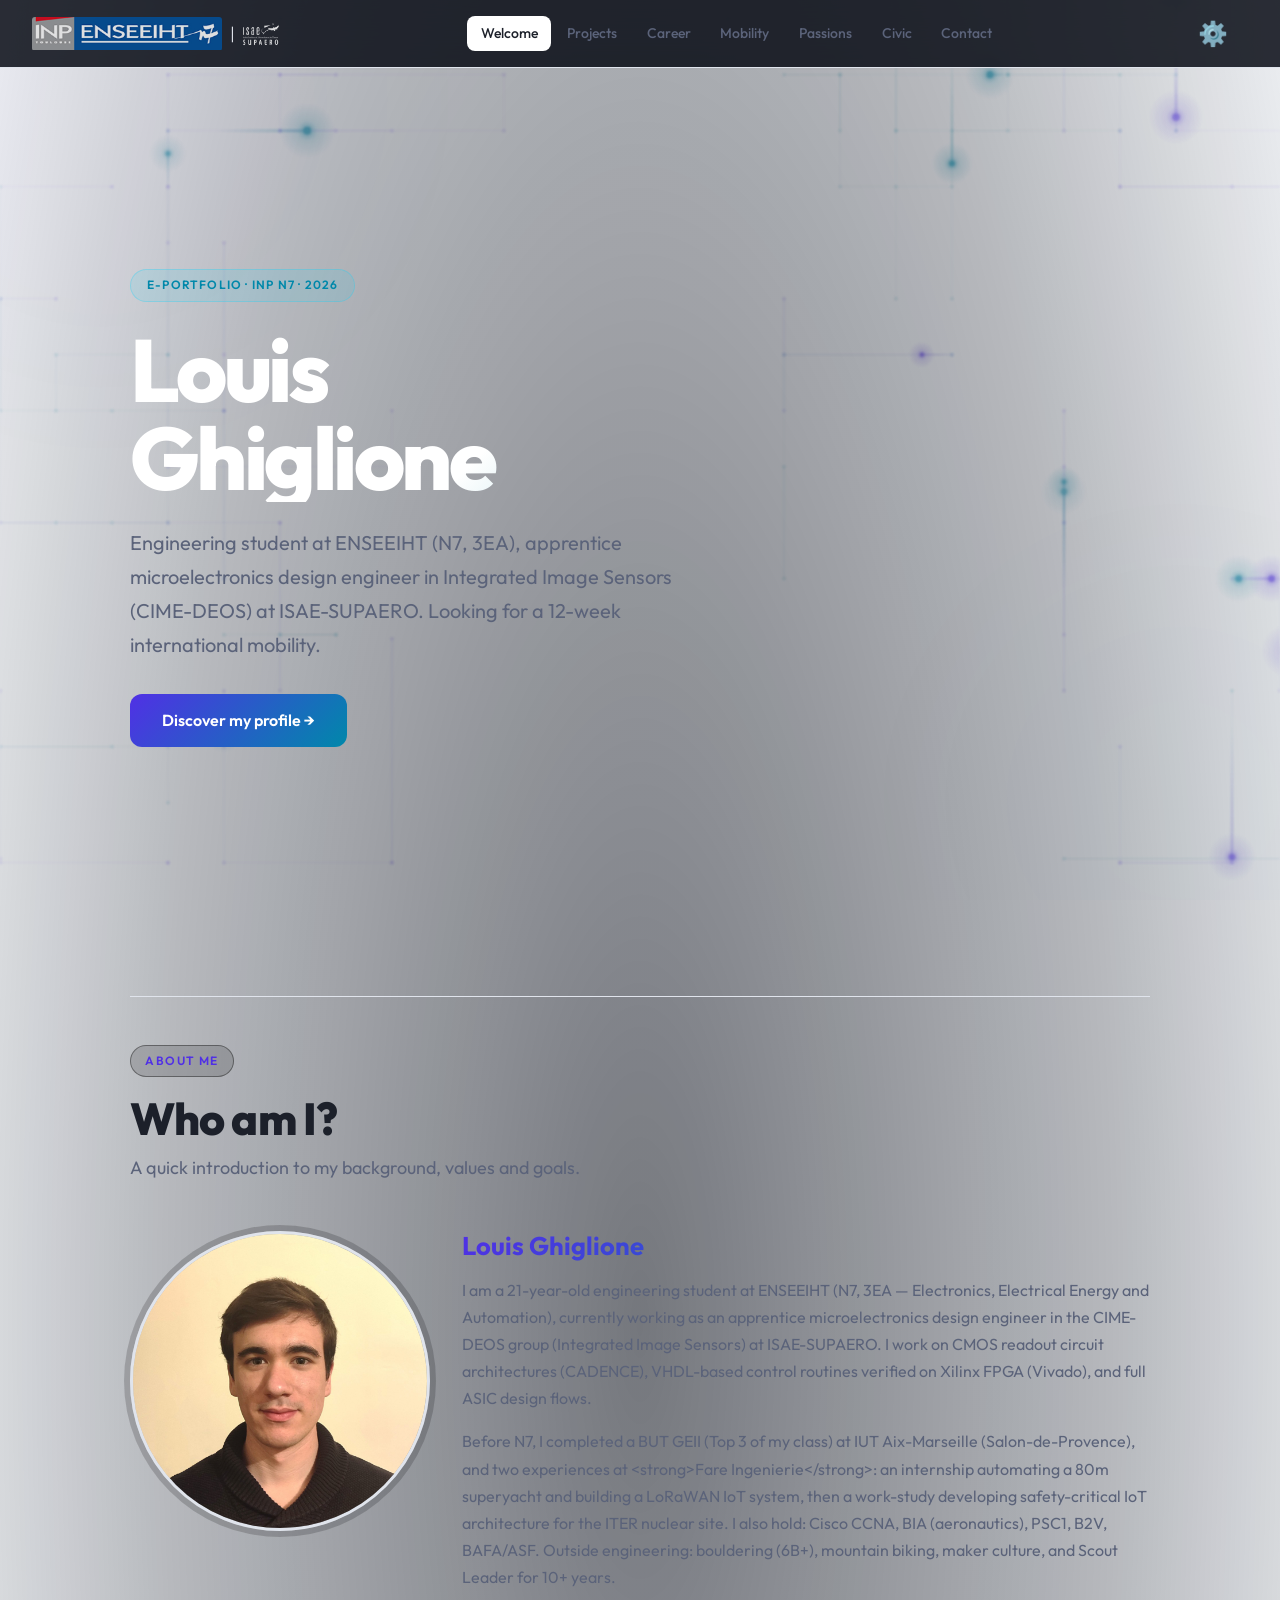
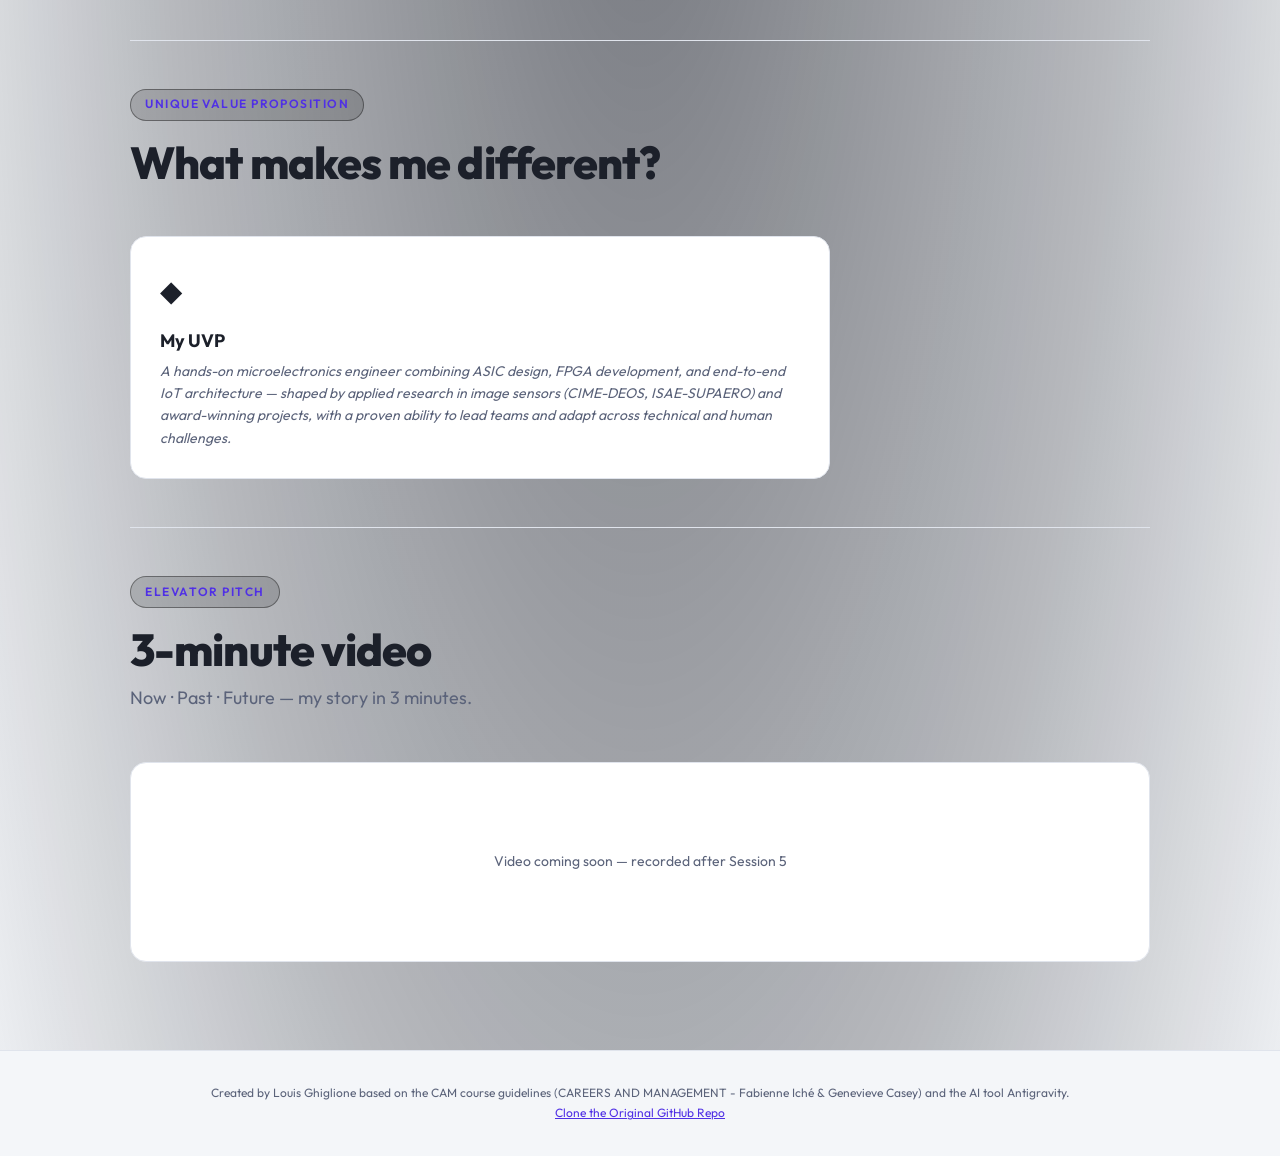
==== commit 3b606133: "style: extract 3EA theme and remove blue hovers - Extracted background blobs and animations into the" ====
--- a/index.html
+++ b/index.html
@@ -15,6 +15,7 @@
   <link href="https://fonts.googleapis.com/css2?family=Outfit:wght@300;400;500;600;800&display=swap" rel="stylesheet" />
   <link rel="stylesheet" href="./css/base.css" />
   <link rel="stylesheet" href="./css/template.css" />
+  <link rel="stylesheet" href="./css/theme-3ea.css" />
   <link rel="stylesheet" href="./css/components.css" />
   <!-- Prefetch inner pages for faster navigation -->
   <link rel="prefetch" href="./projects.html" />
--- a/css/template.css
+++ b/css/template.css
@@ -61,39 +61,6 @@
 }
 
 
-/* ── Background Blobs ── */
-.bg-blobs {
-  position: fixed;
-  inset: 0;
-  z-index: 0;
-  pointer-events: none;
-  overflow: hidden;
-}
-
-.blob {
-  position: absolute;
-  border-radius: 50%;
-  filter: blur(90px);
-  opacity: calc(0.08 * var(--bg-blobs-opacity));
-  animation: drift 10s ease-in-out infinite alternate;
-}
-
-.blob--purple {
-  width: 600px;
-  height: 600px;
-  background: var(--color-accent);
-  top: -200px;
-  left: -200px;
-}
-
-.blob--cyan {
-  width: 500px;
-  height: 500px;
-  background: var(--color-accent2);
-  bottom: -150px;
-  right: -150px;
-  animation-delay: -5s;
-}
 
 /* ── 8. Divider ── */
 .divider {
@@ -121,10 +88,6 @@
 
 /* ── Animations ── */
 /* ── 10. Animations ── */
-@keyframes drift {
-  from { transform: translate(0, 0) scale(1); }
-  to   { transform: translate(50px, 40px) scale(1.1); }
-}
 
 @keyframes fadeInUp {
   from { opacity: 0; transform: translateY(20px); }
@@ -254,7 +217,7 @@
 
 .nav-toggle:hover {
   border-color: var(--color-accent);
-  box-shadow: 0 0 10px rgba(109, 74, 255, 0.2);
+  box-shadow: 0 0 10px rgba(0, 0, 0, 0.30);
 }
 
 .nav-toggle:focus-visible {
@@ -302,7 +265,7 @@
 
 .lang-switcher:hover {
   border-color: var(--color-accent);
-  box-shadow: 0 0 12px rgba(109, 74, 255, 0.25);
+  box-shadow: 0 0 12px rgba(0, 0, 0, 0.38);
 }
 
 .lang-switcher:focus-visible {
--- a/css/theme-3ea.css
+++ b/css/theme-3ea.css
@@ -0,0 +1,46 @@
+/* =============================================================
+   theme-3ea.css — 3EA Department Theme (Light/Electrical Effects)
+   ============================================================= */
+
+/* ── Background Blobs ── */
+.bg-blobs {
+  position: fixed;
+  inset: 0;
+  z-index: 0;
+  pointer-events: none;
+  overflow: hidden;
+}
+
+.blob {
+  position: absolute;
+  border-radius: 50%;
+  filter: blur(90px);
+  opacity: calc(0.08 * var(--bg-blobs-opacity, 1));
+  animation: drift 10s ease-in-out infinite alternate;
+}
+
+.blob--purple {
+  width: 600px;
+  height: 600px;
+  background: var(--color-accent);
+  top: -200px;
+  left: -200px;
+}
+
+.blob--cyan {
+  width: 500px;
+  height: 500px;
+  background: var(--color-accent2);
+  bottom: -150px;
+  right: -150px;
+  animation-delay: -5s;
+}
+
+@keyframes drift {
+  0% {
+    transform: translate(0, 0) scale(1);
+  }
+  100% {
+    transform: translate(50px, 30px) scale(1.1);
+  }
+}
--- a/css/components.css
+++ b/css/components.css
@@ -11,8 +11,8 @@
   letter-spacing: 0.12em;
   text-transform: uppercase;
   color: var(--color-accent);
-  background: rgba(109, 74, 255, 0.1);
-  border: 1px solid rgba(109, 74, 255, 0.25);
+  background: rgba(0, 0, 0, 0.15);
+  border: 1px solid rgba(0, 0, 0, 0.38);
   padding: 0.3rem 0.9rem;
   border-radius: var(--radius-full);
   margin-bottom: var(--space-md);
@@ -114,7 +114,7 @@
 
 .hero__cta:hover {
   transform: translateY(-2px);
-  box-shadow: 0 12px 40px rgba(109, 74, 255, 0.4);
+  box-shadow: 0 12px 40px rgba(0, 0, 0, 0.60);
 }
 
 /* ── Filters ── */
@@ -193,8 +193,8 @@
 
 .card:hover {
   transform: translateY(-4px);
-  border-color: rgba(109, 74, 255, 0.4);
-  box-shadow: 0 16px 50px rgba(109, 74, 255, 0.15);
+  border-color: rgba(0, 0, 0, 0.60);
+  box-shadow: 0 16px 50px rgba(0, 0, 0, 0.22);
 }
 
 .card:hover::before {
@@ -241,7 +241,7 @@
   object-position: center top;
   border: 3px solid var(--color-border);
   flex-shrink: 0;
-  box-shadow: 0 0 0 6px rgba(109, 74, 255, 0.12);
+  box-shadow: 0 0 0 6px rgba(0, 0, 0, 0.18);
 }
 
 .about-text {
@@ -291,7 +291,7 @@
 }
 
 .career-item:hover {
-  border-color: rgba(109, 74, 255, 0.4);
+  border-color: rgba(0, 0, 0, 0.60);
 }
 
 .career-item__num {
@@ -382,7 +382,7 @@
   border-radius: 50%;
   background: linear-gradient(135deg, var(--color-accent), var(--color-accent2));
   border: 2px solid rgba(255, 255, 255, 0.8);
-  box-shadow: 0 0 12px rgba(109, 74, 255, 0.8);
+  box-shadow: 0 0 12px rgba(0, 0, 0, 1.00);
 }
 
 /* Leaflet popup — dark theme overrides */
@@ -573,7 +573,7 @@
 }
 
 .modal-close:hover {
-  background: rgba(109, 74, 255, 0.15);
+  background: rgba(0, 0, 0, 0.22);
   border-color: var(--color-accent);
 }
 
@@ -669,7 +669,7 @@
 
 .modal-link-btn:hover {
   transform: translateY(-2px);
-  box-shadow: 0 8px 24px rgba(109, 74, 255, 0.4);
+  box-shadow: 0 8px 24px rgba(0, 0, 0, 0.60);
 }
 
 @media (max-width: 768px) {
@@ -738,7 +738,7 @@
   border-radius: 50%;
   object-fit: cover;
   border: 2px solid var(--color-accent);
-  box-shadow: 0 0 20px rgba(109, 74, 255, 0.4);
+  box-shadow: 0 0 20px rgba(0, 0, 0, 0.60);
   flex-shrink: 0;
 }
 
@@ -787,7 +787,7 @@
   background: rgba(255, 255, 255, 0.1);
   border-color: var(--color-accent);
   transform: translateX(5px);
-  box-shadow: 0 4px 12px rgba(109, 74, 255, 0.2);
+  box-shadow: 0 4px 12px rgba(0, 0, 0, 0.30);
 }
 
 .contact-card__link svg {
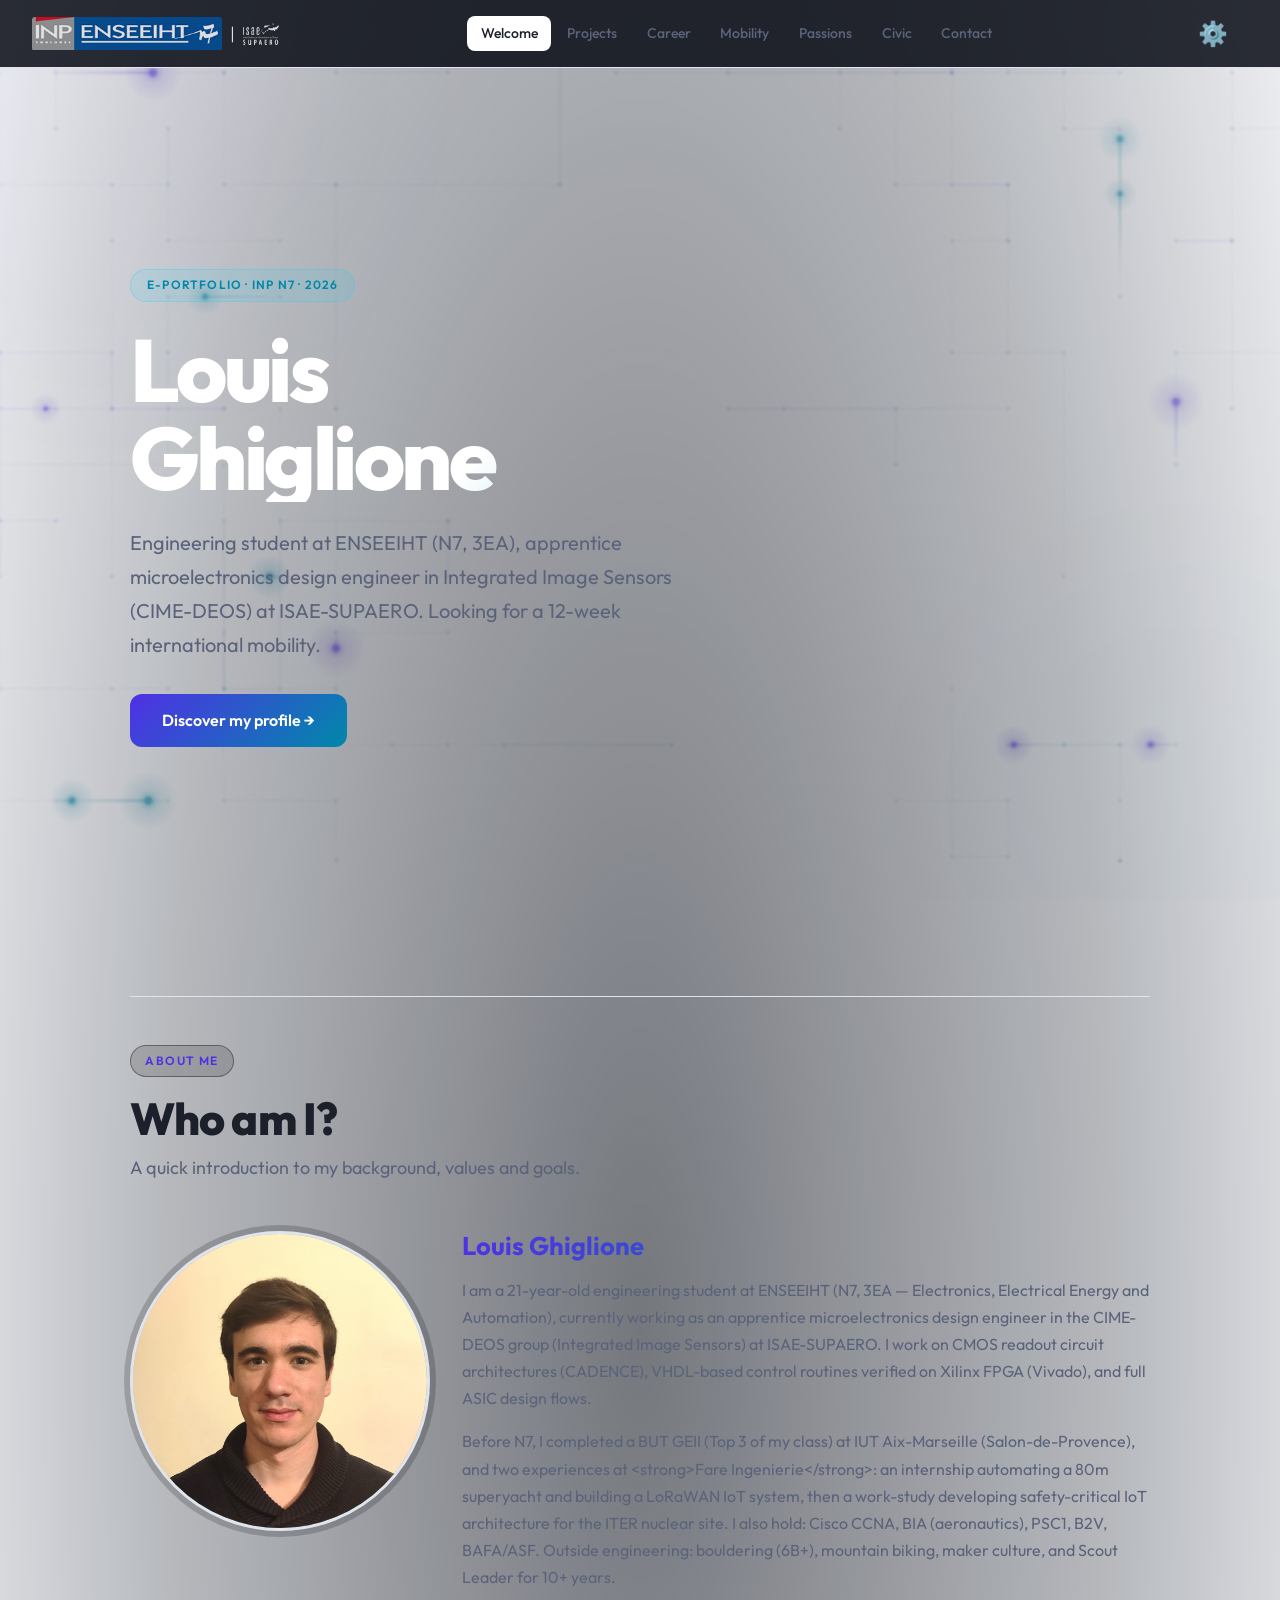
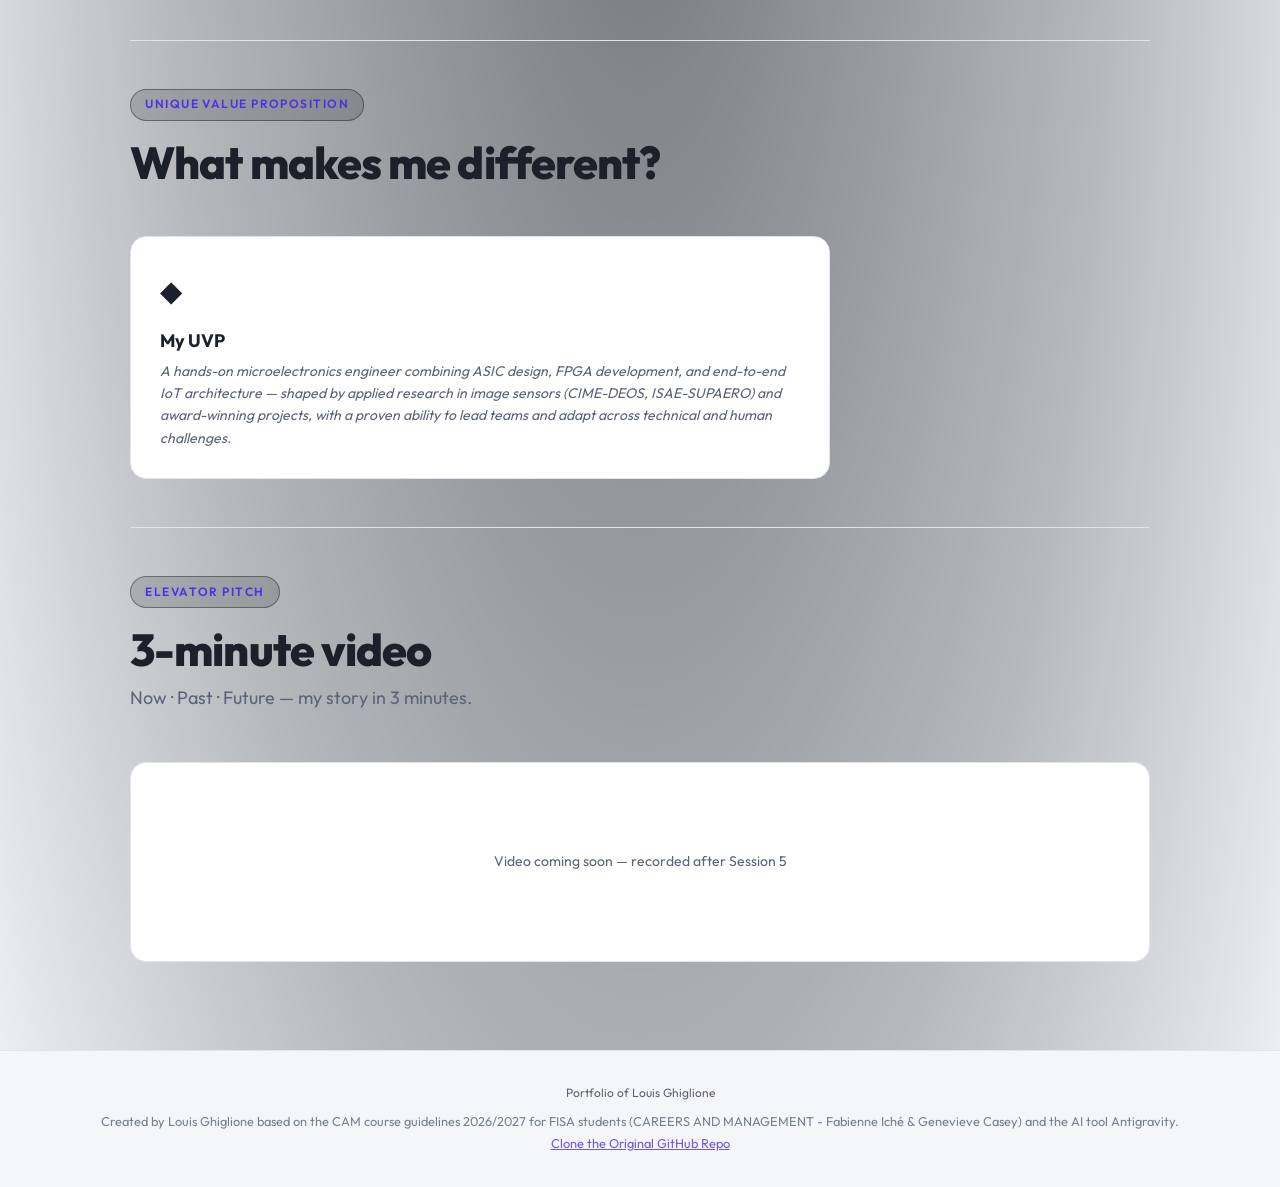
==== commit 4142093a: "fix: make mandatory footer credits uneditable in JSON editor - Split footer translation into footer_" ====
--- a/index.html
+++ b/index.html
@@ -90,7 +90,8 @@
   </main>
 
   <footer class="site-footer">
-    <p data-i18n-html="footer"></p>
+    <p data-i18n-html="footer_custom" style="margin-bottom: 0.5rem;"></p>
+    <p data-i18n-html="footer_credits" style="font-size: 0.8rem; opacity: 0.8;"></p>
   </footer>
 
   <script type="module" src="./js/main.js"></script>
--- a/css/template.css
+++ b/css/template.css
@@ -407,3 +407,33 @@
   text-decoration: underline;
 }
 
+/* ── Print Styles (PDF Generation) ── */
+@media print {
+  /* Hide UI elements */
+  .site-nav, .site-footer, .settings-backdrop, .modal-backdrop, .bg-blobs, canvas {
+    display: none !important;
+  }
+  
+  /* Reset colors to black and white for print */
+  body {
+    background: #ffffff !important;
+    color: #000000 !important;
+  }
+  
+  /* Reset layout constraints */
+  .page-content {
+    padding-top: 0 !important;
+  }
+  
+  /* Remove shadows and borders that look bad in print */
+  * {
+    box-shadow: none !important;
+    text-shadow: none !important;
+    filter: none !important;
+  }
+  
+  a {
+    text-decoration: underline !important;
+    color: #0000ee !important;
+  }
+}
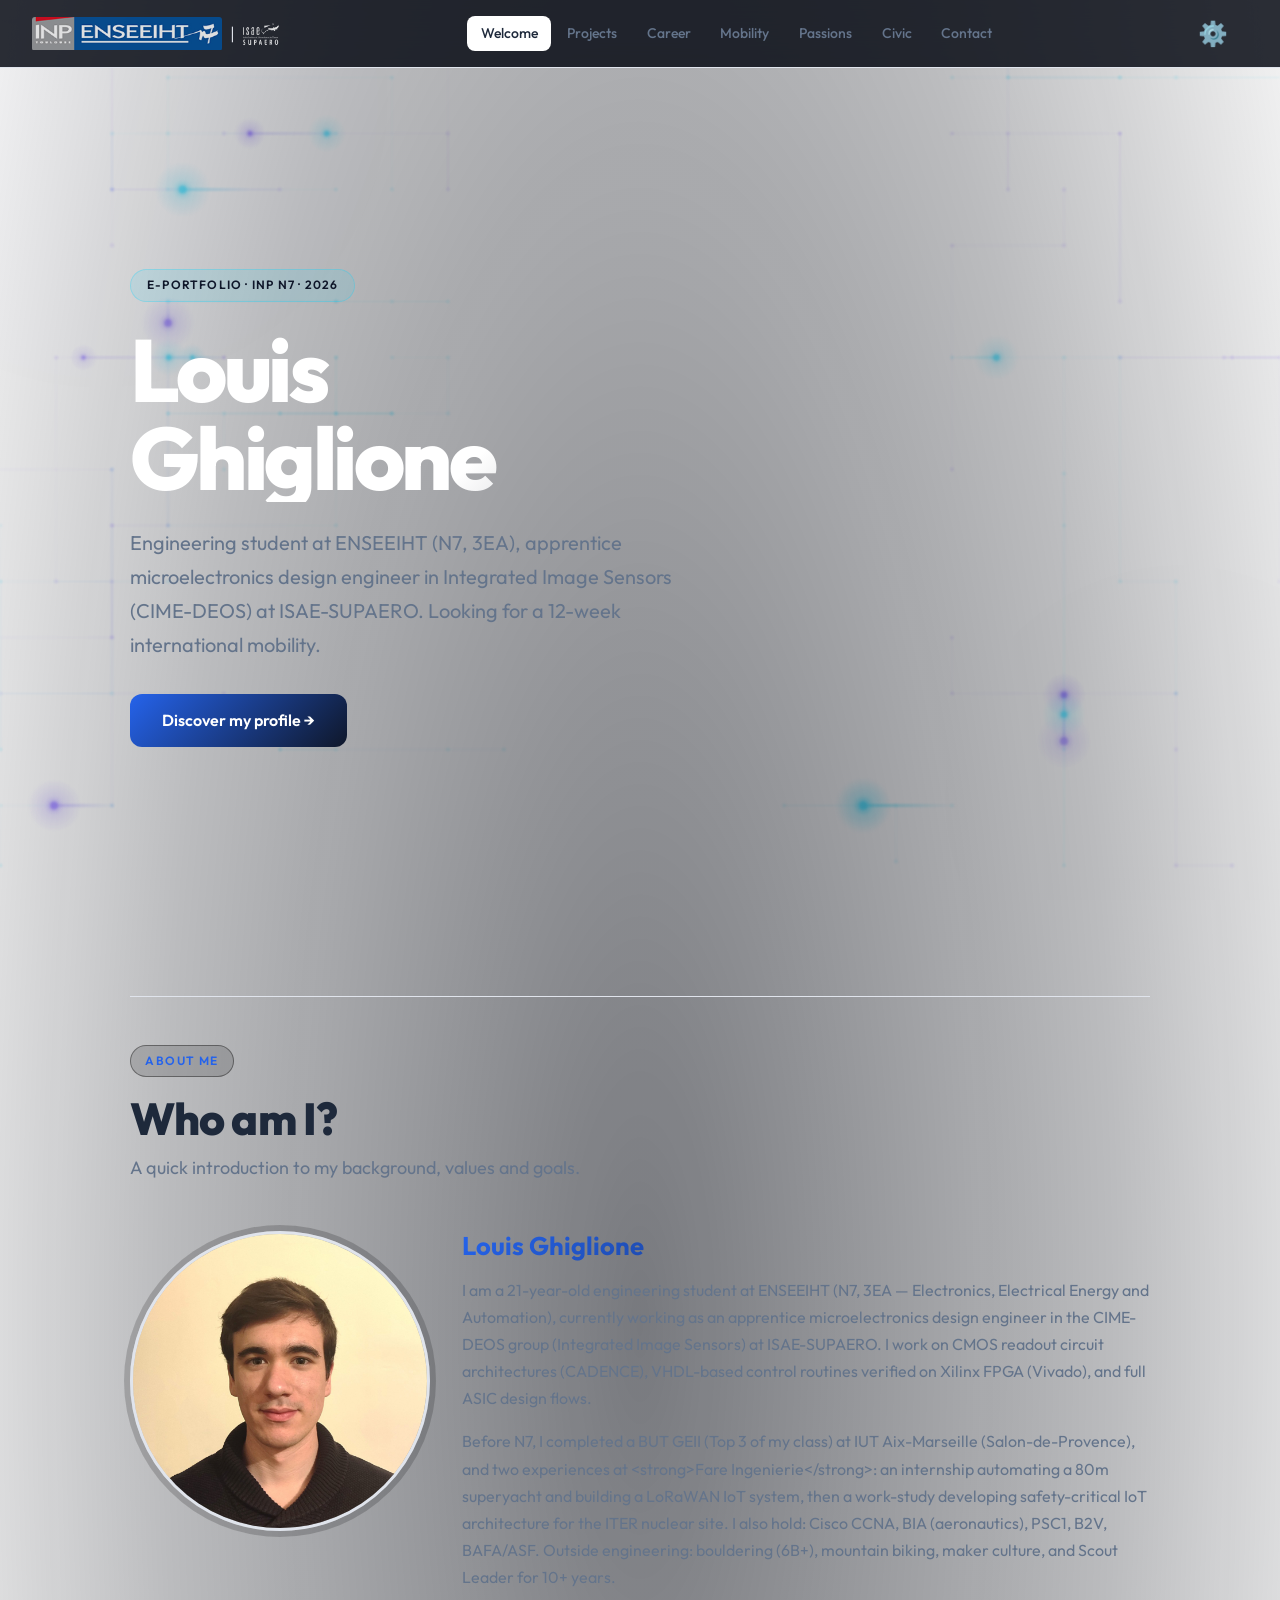
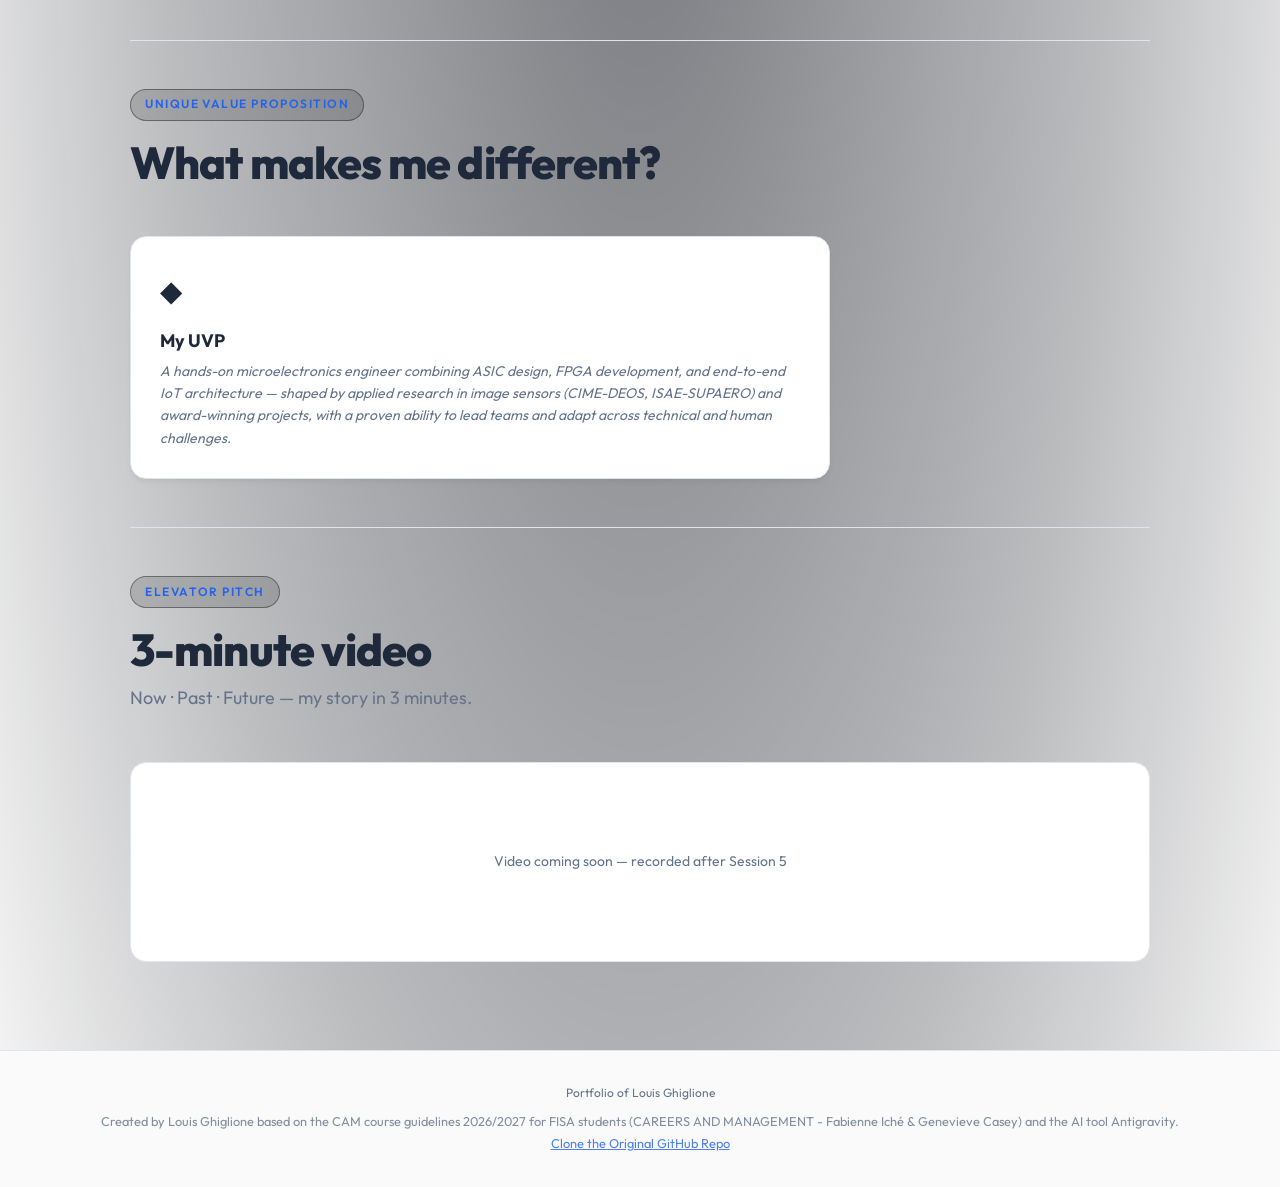
==== commit 97e4cabd: "refactor: restructure CSS into modular themes and implement dynamic loader" ====
--- a/index.html
+++ b/index.html
@@ -15,8 +15,11 @@
   <link href="https://fonts.googleapis.com/css2?family=Outfit:wght@300;400;500;600;800&display=swap" rel="stylesheet" />
   <link rel="stylesheet" href="./css/base.css" />
   <link rel="stylesheet" href="./css/template.css" />
-  <link rel="stylesheet" href="./css/theme-3ea.css" />
   <link rel="stylesheet" href="./css/components.css" />
+  <!-- Dynamic Themes -->
+  <link id="theme-colors" rel="stylesheet" href="./css/themes/dark.css" />
+  <link id="theme-fx" rel="stylesheet" href="./css/themes/electric.css" />
+  <link id="theme-a11y" rel="stylesheet" href="" />
   <!-- Prefetch inner pages for faster navigation -->
   <link rel="prefetch" href="./projects.html" />
   <link rel="prefetch" href="./career.html" />
--- a/css/template.css
+++ b/css/template.css
@@ -5,60 +5,13 @@
 
 /* ── Themes & A11y ── */
 /* ── 12. Themes ── */
-[data-theme="light"] {
-  --color-bg:      #f4f6f9;
-  --color-surface: #ffffff;
-  --color-card:    #ffffff;
-  --color-border:  #e0e4ec;
-  --color-accent:  #5030e5; /* Deeper purple for WCAG contrast */
-  --color-accent2: #0088aa; /* Darker cyan for text legibility */
-  --color-text:    #1c202a;
-  --color-muted:   #5b637a;
-  
-  --bg-blobs-opacity: 0.15; /* Subtler blobs in light mode */
-}
 
 /* ── 13. Accessibility Mode (WCAG) ── */
-[data-a11y="true"] {
-  /* High contrast dark mode */
-  --color-text: #ffffff !important;
-  --color-muted: #e0e0e0 !important;
-  --color-bg: #000000 !important;
-  --color-surface: #000000 !important;
-  --color-card: #000000 !important;
-  --color-border: #ffffff !important;
-  --color-accent: #ffff00 !important; /* Yellow for high contrast */
-  --bg-blobs-opacity: 0 !important; /* Disable blobs completely */
-}
-
-[data-theme="light"][data-a11y="true"] {
-  /* High contrast light mode */
-  --color-bg: #ffffff !important;
-  --color-surface: #ffffff !important;
-  --color-card: #ffffff !important;
-  --color-text: #000000 !important;
-  --color-muted: #111111 !important;
-  --color-border: #000000 !important;
-  --color-accent: #0000ee !important; /* Standard pure blue link color */
-}
-
-[data-a11y="true"] * {
-  animation: none !important;
-  transition: none !important;
-  backdrop-filter: none !important;
-  -webkit-backdrop-filter: none !important;
-  box-shadow: none !important;
-}
-
-[data-a11y="true"] :focus-visible {
-  outline: 4px solid var(--color-accent) !important;
-  outline-offset: 4px !important;
-}
+
+
+
 
 /* Increase base text size slightly for a11y */
-[data-a11y="true"] body {
-  font-size: 1.125rem;
-}
 
 
 
--- a/css/components.css
+++ b/css/components.css
@@ -178,18 +178,7 @@
   list-style: none;
 }
 
-/* Glow dispersion under cards */
-.card::before {
-  content: '';
-  position: absolute;
-  inset: -1px;
-  border-radius: inherit;
-  background: linear-gradient(135deg, var(--color-accent), var(--color-accent2));
-  filter: blur(15px);
-  opacity: 0;
-  z-index: -1;
-  transition: opacity var(--t), transform var(--t);
-}
+
 
 .card:hover {
   transform: translateY(-4px);
@@ -197,10 +186,6 @@
   box-shadow: 0 16px 50px rgba(0, 0, 0, 0.22);
 }
 
-.card:hover::before {
-  opacity: 0.25;
-  transform: translateY(4px) scale(1.02);
-}
 
 
 .card__icon {
@@ -699,7 +684,8 @@
 
 .contact-card {
   position: relative;
-  background: rgba(255, 255, 255, 0.03);
+  background-color: rgba(255, 255, 255, 0.03);
+  background-image: url("data:image/svg+xml,%3Csvg viewBox='0 0 200 200' xmlns='http://www.w3.org/2000/svg'%3E%3Cfilter id='noiseFilter'%3E%3CfeTurbulence type='fractalNoise' baseFrequency='0.85' numOctaves='3' stitchTiles='stitch'/%3E%3C/filter%3E%3Crect width='100%25' height='100%25' filter='url(%23noiseFilter)' opacity='0.08'/%3E%3C/svg%3E");
   border: 1px solid rgba(255, 255, 255, 0.1);
   border-radius: 1.5rem;
   padding: 3rem;
@@ -709,7 +695,7 @@
   transform-style: preserve-3d;
   transition: transform 0.1s;
   overflow: hidden;
-  text-align: left; /* Text aligns left in landscape */
+  text-align: left;
 }
 
 .contact-card__glare {
--- a/css/themes/dark.css
+++ b/css/themes/dark.css
@@ -0,0 +1,13 @@
+/* css/themes/dark.css */
+:root {
+  /* Colors for Dark Mode (Base) */
+  --color-bg:      #080b14;
+  --color-surface: #0f1322;
+  --color-card:    rgba(8, 11, 20, 0.72);
+  --color-border:  rgba(255, 255, 255, 0.09);
+  --color-accent:  #6d4aff;
+  --color-accent2: #00d4ff;
+  --color-text:    #f0f4ff;
+  --color-muted:   #7a85a3;
+  --bg-blobs-opacity: 1;
+}
--- a/css/themes/electric.css
+++ b/css/themes/electric.css
@@ -0,0 +1,46 @@
+/* =============================================================
+   theme-3ea.css — 3EA Department Theme (Light/Electrical Effects)
+   ============================================================= */
+
+/* ── Background Blobs ── */
+.bg-blobs {
+  position: fixed;
+  inset: 0;
+  z-index: 0;
+  pointer-events: none;
+  overflow: hidden;
+}
+
+.blob {
+  position: absolute;
+  border-radius: 50%;
+  filter: blur(90px);
+  opacity: calc(0.08 * var(--bg-blobs-opacity, 1));
+  animation: drift 10s ease-in-out infinite alternate;
+}
+
+.blob--purple {
+  width: 600px;
+  height: 600px;
+  background: var(--color-accent);
+  top: -200px;
+  left: -200px;
+}
+
+.blob--cyan {
+  width: 500px;
+  height: 500px;
+  background: var(--color-accent2);
+  bottom: -150px;
+  right: -150px;
+  animation-delay: -5s;
+}
+
+@keyframes drift {
+  0% {
+    transform: translate(0, 0) scale(1);
+  }
+  100% {
+    transform: translate(50px, 30px) scale(1.1);
+  }
+}
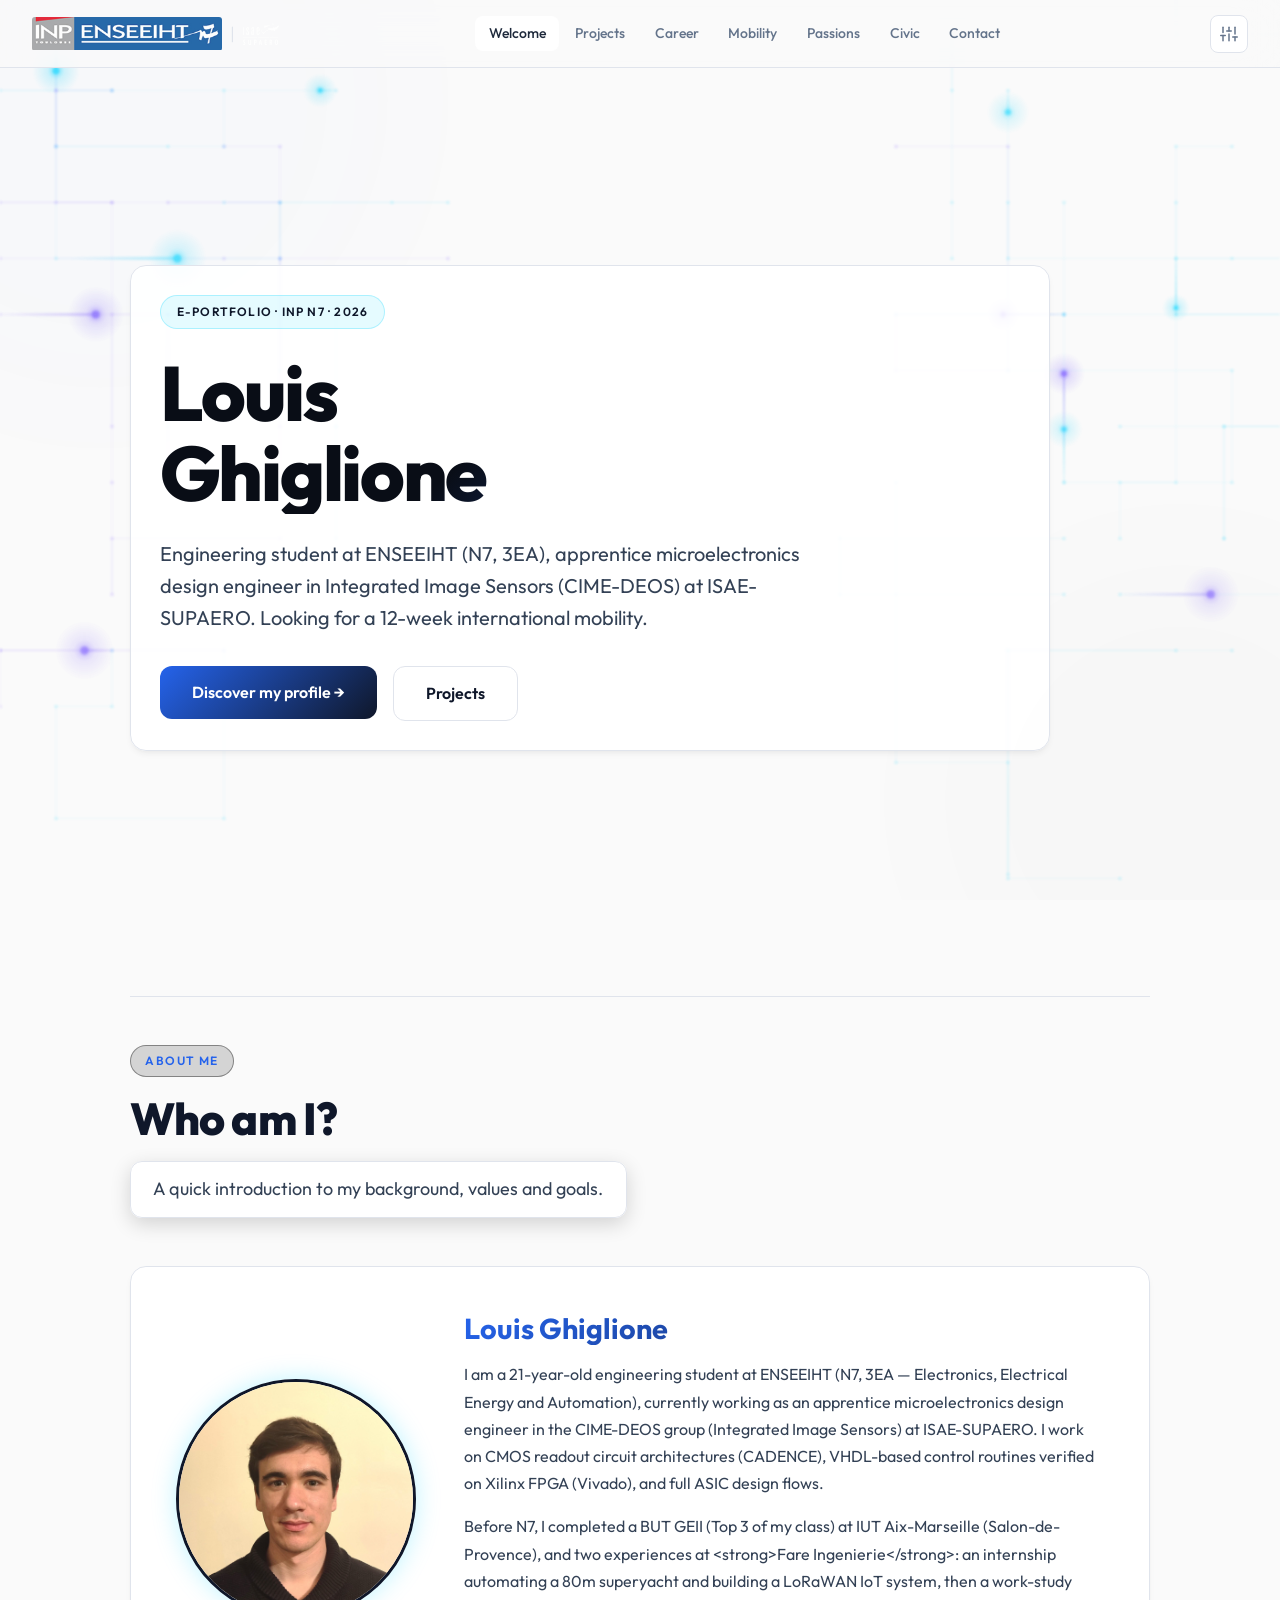
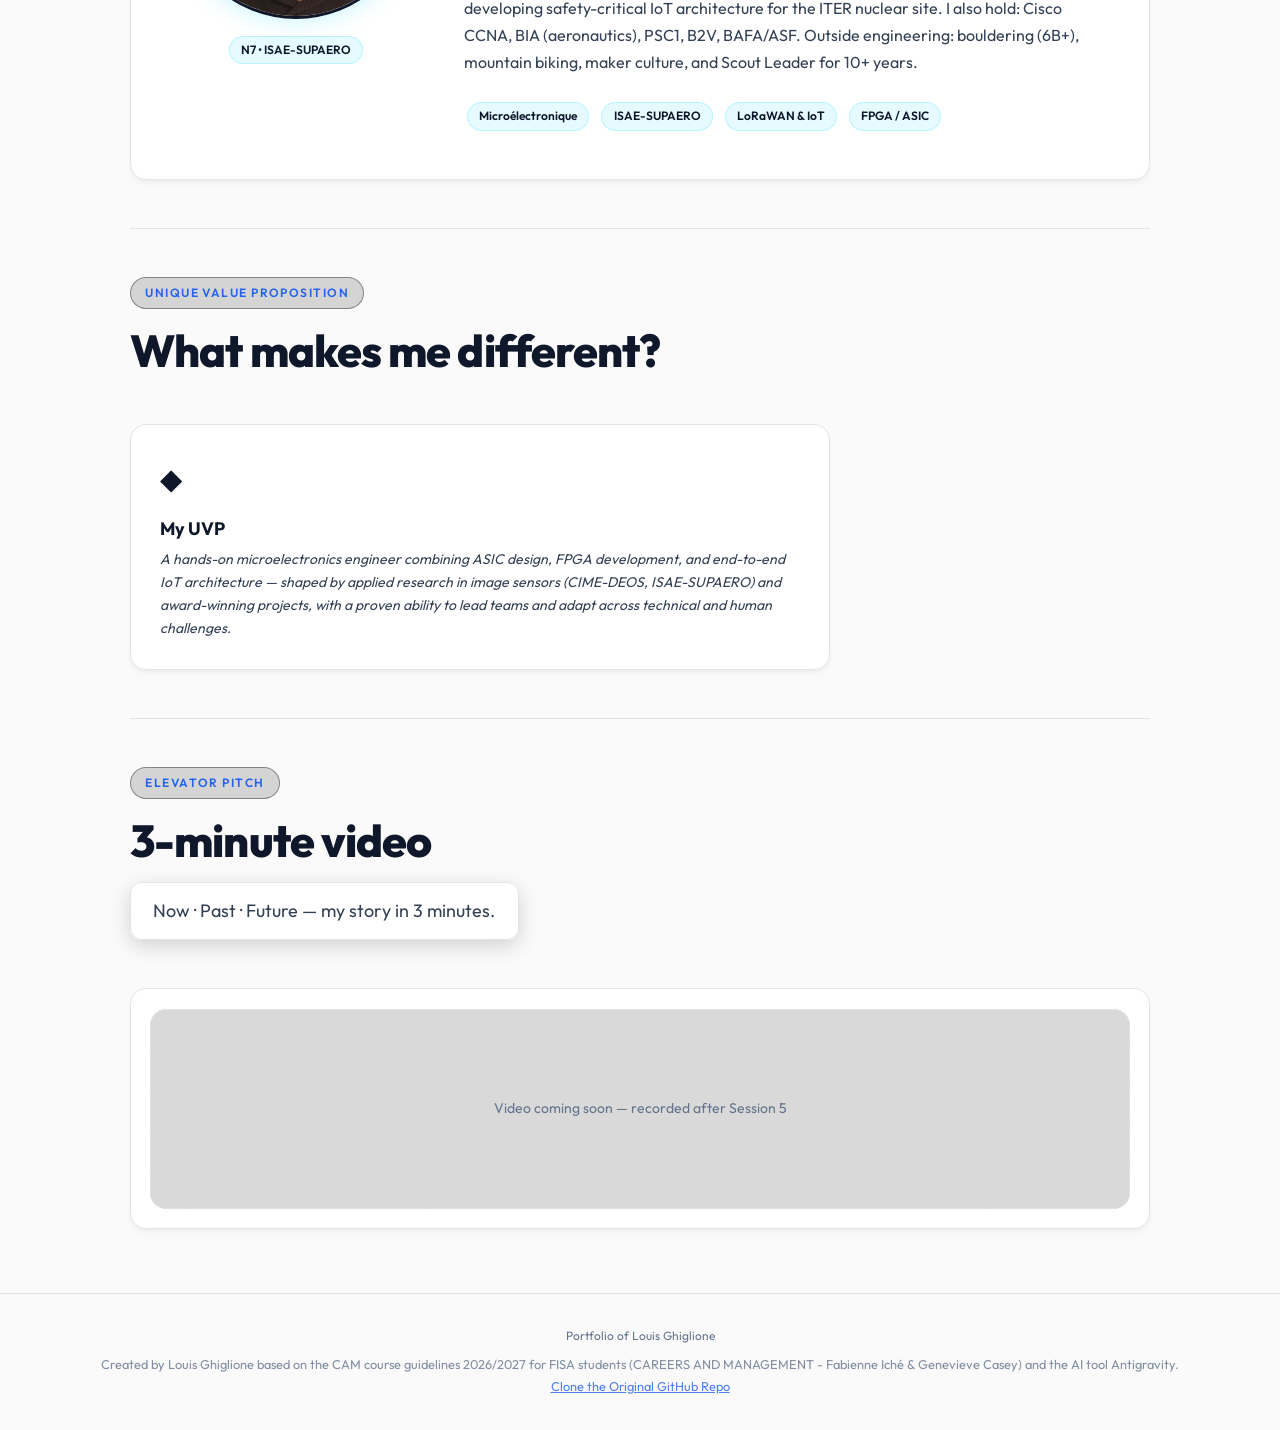
==== commit 8cde2784: "feat: lexicon tags, luminance contrast engine, frosted cards, and long-press contact ICS/VCF - Add 3" ====
--- a/index.html
+++ b/index.html
@@ -35,10 +35,15 @@
 
       <!-- Hero -->
       <header class="hero">
-        <div class="hero__tag"   data-i18n="welcome.tag"></div>
-        <h1 class="hero__title" data-i18n-html="welcome.hero_name"></h1>
-        <p class="hero__sub"    data-i18n="welcome.hero_sub"></p>
-        <a href="./career.html" class="hero__cta" data-i18n="welcome.hero_cta"></a>
+        <div class="hero-card card">
+          <div class="hero__tag"   data-i18n="welcome.tag"></div>
+          <h1 class="hero__title" data-i18n-html="welcome.hero_name"></h1>
+          <p class="hero__sub"    data-i18n="welcome.hero_sub"></p>
+          <div class="hero__actions">
+            <a href="./career.html" class="hero__cta" data-i18n="welcome.hero_cta"></a>
+            <a href="./projects.html" class="hero__cta hero__cta--secondary" data-i18n="nav.projects"></a>
+          </div>
+        </div>
       </header>
 
       <hr class="divider" />
@@ -50,12 +55,27 @@
           <h2 class="section-title" id="about-title" data-i18n="welcome.about_title"></h2>
           <p class="section-desc"    data-i18n="welcome.about_desc"></p>
         </div>
-        <div class="about-layout">
-          <img src="" alt="" class="about-avatar" data-bind="src:config.avatar_url; alt:config.name" />
-          <div class="about-text">
-            <h3 class="about-name" data-bind="text:config.name"></h3>
-            <p data-i18n="welcome.about_text1"></p>
-            <p data-i18n="welcome.about_text2"></p>
+        <div class="about-card card">
+          <div class="about-layout">
+            <div class="about-avatar-wrapper">
+              <img src="" alt="" class="about-avatar" data-bind="src:config.avatar_url; alt:config.name" />
+              <div class="about-badge-bar">
+                <span class="badge">N7 &bull; ISAE-SUPAERO</span>
+              </div>
+            </div>
+            <div class="about-text">
+              <h3 class="about-name" data-bind="text:config.name"></h3>
+              <div class="about-bio">
+                <p data-i18n="welcome.about_text1"></p>
+                <p data-i18n="welcome.about_text2"></p>
+              </div>
+              <div class="about-quick-tags">
+                <a href="./tag.html?tag=Microélectronique" class="badge">Microélectronique</a>
+                <a href="./tag.html?tag=ISAE-SUPAERO" class="badge">ISAE-SUPAERO</a>
+                <a href="./tag.html?tag=LoRaWAN" class="badge">LoRaWAN & IoT</a>
+                <a href="./tag.html?tag=FPGA" class="badge">FPGA / ASIC</a>
+              </div>
+            </div>
           </div>
         </div>
       </section>
@@ -84,8 +104,10 @@
           <h2 class="section-title" id="pitch-title" data-i18n="welcome.pitch_title"></h2>
           <p class="section-desc"   data-i18n="welcome.pitch_desc"></p>
         </div>
-        <div class="placeholder-media" role="img" aria-label="Elevator pitch video placeholder">
-          <span data-i18n="welcome.pitch_placeholder"></span>
+        <div class="pitch-card card">
+          <div class="placeholder-media" role="img" aria-label="Elevator pitch video placeholder">
+            <span data-i18n="welcome.pitch_placeholder"></span>
+          </div>
         </div>
       </section>
 
--- a/css/base.css
+++ b/css/base.css
@@ -61,10 +61,11 @@
 html {
   scroll-behavior: smooth;
   font-size: 16px;
+  background-color: var(--color-bg);
 }
 
 body {
-  background-color: var(--color-bg);
+  background-color: transparent;
   color: var(--color-text);
   font-family: var(--font-base);
   line-height: 1.7;
@@ -118,21 +119,7 @@
   z-index: 1;
 }
 
-/* Frosted-mat band behind the reading column */
-.page-content::before {
-  content: '';
-  position: fixed;
-  inset: 0;
-  /* Gradient: fully transparent on far left/right, dark in center column */
-  background: radial-gradient(
-    ellipse 62% 100% at 50% 50%,
-    rgba(8, 11, 20, 0.54) 0%,
-    rgba(8, 11, 20, 0.26) 60%,
-    transparent 100%
-  );
-  pointer-events: none;
-  z-index: 0;
-}
+
 
 /* ── 7. Background blobs ── */
 /* ── 11. Responsive ── */
--- a/css/template.css
+++ b/css/template.css
@@ -67,7 +67,7 @@
   justify-content: space-between;
   padding: 0 var(--space-xl);
   gap: var(--space-md);
-  background: rgba(8, 11, 20, 0.85);
+  background: color-mix(in srgb, var(--color-bg) 85%, transparent);
   backdrop-filter: blur(20px);
   -webkit-backdrop-filter: blur(20px);
   border-bottom: 1px solid var(--color-border);
@@ -260,18 +260,53 @@
 /* ── Settings Modal ── */
 /* ── 14. Settings Modal ── */
 .settings-toggle {
-  background: transparent;
-  border: none;
-  font-size: 1.5rem;
-  cursor: pointer;
-  padding: 0.25rem;
-  border-radius: 50%;
-  transition: transform 0.2s;
+  display: inline-flex;
+  align-items: center;
+  justify-content: center;
+  width: 38px;
+  height: 38px;
+  background: var(--color-card);
+  border: 1px solid var(--color-border);
+  border-radius: var(--radius-sm);
+  cursor: pointer;
+  padding: 0;
+  flex-shrink: 0;
+  color: var(--color-muted);
+  transition: border-color var(--t), background var(--t), box-shadow var(--t), color var(--t), transform var(--t);
+}
+
+.settings-toggle:hover {
   color: var(--color-text);
-  margin-right: 1rem;
-}
-.settings-toggle:hover { transform: scale(1.1); }
-.settings-toggle:active { transform: scale(0.9); }
+  border-color: var(--color-accent);
+  box-shadow: 0 0 12px rgba(109, 74, 255, 0.25);
+  transform: translateY(-1px);
+}
+
+.settings-toggle:active {
+  transform: translateY(0);
+}
+
+.settings-toggle:focus-visible {
+  outline: 2px solid var(--color-accent);
+  outline-offset: 2px;
+}
+
+.settings-icon {
+  display: block;
+  width: 18px;
+  height: 18px;
+  stroke: currentColor;
+  stroke-width: 2;
+  stroke-linecap: round;
+  stroke-linejoin: round;
+  fill: none;
+  transition: transform var(--t), stroke var(--t);
+}
+
+.settings-toggle:hover .settings-icon {
+  transform: scale(1.1);
+  stroke: var(--color-accent2);
+}
 
 .settings-backdrop {
   position: fixed;
@@ -341,7 +376,7 @@
 }
 .settings-btn {
   flex: 1;
-  background: rgba(255, 255, 255, 0.05);
+  background: color-mix(in srgb, var(--color-text) 5%, transparent);
   border: 1px solid var(--color-border);
   color: var(--color-text);
   padding: 0.5rem;
--- a/css/components.css
+++ b/css/components.css
@@ -27,25 +27,65 @@
   font-size: clamp(1.8rem, 4vw, 2.8rem);
   font-weight: 800;
   letter-spacing: -0.02em;
+  color: var(--font-title-auto, var(--color-text));
   margin-bottom: var(--space-sm);
 }
 
 .section-desc {
-  color: var(--color-muted);
-  max-width: 560px;
+  color: var(--font-muted-auto, var(--color-muted));
+  max-width: 680px;
   font-size: var(--text-lg);
+  line-height: 1.6;
+}
+
+/* Standalone section descriptions outside page-header */
+.section-header .section-desc {
+  display: inline-block;
+  background: var(--card-bg-elevated, var(--color-card));
+  backdrop-filter: blur(14px) saturate(120%);
+  -webkit-backdrop-filter: blur(14px) saturate(120%);
+  border: 1px solid var(--color-border);
+  border-radius: var(--radius-md);
+  padding: 0.85rem 1.4rem;
+  box-shadow: 0 6px 20px rgba(0, 0, 0, 0.16);
+  margin-top: 0.5rem;
 }
 
 /* ── Page Header (inner pages) ── */
 .page-header {
-  padding-top: var(--space-xl);
-  padding-bottom: var(--space-2xl);
-  border-bottom: 1px solid var(--color-border);
+  position: relative;
+  background: var(--card-bg-elevated, var(--color-card));
+  backdrop-filter: blur(16px) saturate(120%);
+  -webkit-backdrop-filter: blur(16px) saturate(120%);
+  border: 1px solid var(--color-border);
+  border-radius: var(--radius-lg);
+  padding: 2.2rem 2.5rem;
   margin-bottom: var(--space-2xl);
+  box-shadow: 0 12px 36px rgba(0, 0, 0, 0.22);
+}
+
+.page-header .section-tag {
+  margin-bottom: 0.75rem;
 }
 
 .page-header .section-title {
   font-size: clamp(2.2rem, 5vw, 3.5rem);
+  font-weight: 800;
+  letter-spacing: -0.02em;
+  color: var(--font-title-auto, var(--color-text));
+  margin-bottom: 0.75rem;
+}
+
+.page-header .section-desc {
+  color: var(--font-muted-auto, var(--color-muted));
+  font-size: var(--text-lg);
+  line-height: 1.6;
+  max-width: 720px;
+  margin: 0;
+  background: transparent;
+  border: none;
+  padding: 0;
+  box-shadow: none;
 }
 
 /* ── Hero (Welcome page) ── */
@@ -57,6 +97,24 @@
   position: relative;
   z-index: 1;
   padding-bottom: var(--space-2xl);
+}
+
+.hero-card {
+  position: relative;
+  background: var(--card-bg-elevated, var(--color-card));
+  backdrop-filter: blur(18px) saturate(130%);
+  -webkit-backdrop-filter: blur(18px) saturate(130%);
+  border: 1px solid var(--color-border);
+  border-radius: var(--radius-lg);
+  padding: clamp(1.8rem, 5vw, 3.2rem);
+  box-shadow: 0 20px 50px rgba(0, 0, 0, 0.28);
+  max-width: 920px;
+  transition: transform var(--t), box-shadow var(--t), border-color var(--t);
+}
+
+.hero-card:hover {
+  border-color: rgba(0, 212, 255, 0.35);
+  box-shadow: 0 25px 60px rgba(0, 0, 0, 0.35);
 }
 
 .hero__tag {
@@ -77,11 +135,11 @@
 }
 
 .hero__title {
-  font-size: clamp(2.8rem, 7vw, 5.5rem);
+  font-size: clamp(2.4rem, 6.5vw, 4.8rem);
   font-weight: 800;
-  line-height: 1.0;
-  letter-spacing: -0.04em;
-  background: linear-gradient(135deg, #fff 40%, var(--color-accent2));
+  line-height: 1.05;
+  letter-spacing: -0.03em;
+  background: var(--hero-title-gradient, linear-gradient(135deg, #fff 40%, var(--color-accent2)));
   -webkit-background-clip: text;
   -webkit-text-fill-color: transparent;
   background-clip: text;
@@ -90,9 +148,17 @@
 
 .hero__sub {
   font-size: var(--text-xl);
-  color: var(--color-muted);
-  max-width: 580px;
+  color: var(--font-muted-auto, var(--color-muted));
+  line-height: 1.6;
+  max-width: 680px;
   margin-bottom: var(--space-xl);
+}
+
+.hero__actions {
+  display: flex;
+  align-items: center;
+  gap: var(--space-md);
+  flex-wrap: wrap;
 }
 
 .hero__cta {
@@ -117,6 +183,17 @@
   box-shadow: 0 12px 40px rgba(0, 0, 0, 0.60);
 }
 
+.hero__cta--secondary {
+  background: rgba(255, 255, 255, 0.06);
+  border: 1px solid var(--color-border);
+  color: var(--font-color-auto, var(--color-text));
+}
+
+.hero__cta--secondary:hover {
+  background: rgba(255, 255, 255, 0.12);
+  border-color: var(--color-accent);
+}
+
 /* ── Filters ── */
 .filter-group {
   display: flex;
@@ -162,11 +239,12 @@
 }
 
 /* ── Cards ── */
+/* ── Cards ── */
 .card {
   position: relative;
-  background: var(--color-card);
-  backdrop-filter: blur(14px) saturate(120%);
-  -webkit-backdrop-filter: blur(14px) saturate(120%);
+  background: var(--card-bg-elevated, var(--color-card));
+  backdrop-filter: blur(16px) saturate(120%);
+  -webkit-backdrop-filter: blur(16px) saturate(120%);
   border: 1px solid var(--color-border);
   border-radius: var(--radius-lg);
   padding: 1.8rem;
@@ -178,15 +256,11 @@
   list-style: none;
 }
 
-
-
 .card:hover {
   transform: translateY(-4px);
-  border-color: rgba(0, 0, 0, 0.60);
-  box-shadow: 0 16px 50px rgba(0, 0, 0, 0.22);
-}
-
-
+  border-color: rgba(0, 212, 255, 0.40);
+  box-shadow: 0 16px 50px rgba(0, 0, 0, 0.28);
+}
 
 .card__icon {
   font-size: 1.8rem;
@@ -198,35 +272,61 @@
   font-size: var(--text-lg);
   font-weight: 700;
   margin-bottom: var(--space-sm);
+  color: var(--font-title-auto, var(--color-text));
 }
 
 .card__body {
   font-size: var(--text-sm);
-  color: var(--color-muted);
-  line-height: 1.6;
+  color: var(--font-muted-auto, var(--color-muted));
+  line-height: 1.65;
 }
 
 .card__tags {
   margin-top: var(--space-md);
 }
 
-/* ── About Layout ── */
+/* ── About Card & Layout (Welcome page) ── */
+.about-card {
+  position: relative;
+  background: var(--card-bg-elevated, var(--color-card));
+  backdrop-filter: blur(18px) saturate(130%);
+  -webkit-backdrop-filter: blur(18px) saturate(130%);
+  border: 1px solid var(--color-border);
+  border-radius: var(--radius-lg);
+  padding: clamp(1.8rem, 4vw, 2.8rem);
+  box-shadow: 0 16px 45px rgba(0, 0, 0, 0.25);
+}
+
 .about-layout {
   display: flex;
-  gap: var(--space-xl);
-  align-items: flex-start;
+  gap: var(--space-2xl);
+  align-items: center;
   flex-wrap: wrap;
 }
 
+.about-avatar-wrapper {
+  display: flex;
+  flex-direction: column;
+  align-items: center;
+  gap: 0.85rem;
+  flex-shrink: 0;
+}
+
 .about-avatar {
-  width: 300px;
-  height: 300px;
+  width: 240px;
+  height: 240px;
   border-radius: 50%;
   object-fit: cover;
   object-position: center top;
-  border: 3px solid var(--color-border);
+  border: 3px solid var(--color-accent2);
   flex-shrink: 0;
-  box-shadow: 0 0 0 6px rgba(0, 0, 0, 0.18);
+  box-shadow: 0 0 24px rgba(0, 212, 255, 0.25);
+}
+
+.about-badge-bar {
+  display: flex;
+  gap: 0.4rem;
+  align-items: center;
 }
 
 .about-text {
@@ -235,7 +335,7 @@
 }
 
 .about-name {
-  font-size: 1.6rem;
+  font-size: 1.8rem;
   font-weight: 700;
   color: var(--color-accent2);
   margin-bottom: var(--space-md);
@@ -245,12 +345,21 @@
   background-clip: text;
 }
 
-.about-text p {
-  color: var(--color-muted);
-}
-
-.about-text p+p {
+.about-bio {
+  color: var(--font-muted-auto, var(--color-muted));
+  line-height: 1.7;
+  font-size: var(--text-base);
+}
+
+.about-bio p+p {
   margin-top: var(--space-md);
+}
+
+.about-quick-tags {
+  margin-top: 1.4rem;
+  display: flex;
+  flex-wrap: wrap;
+  gap: 0.35rem;
 }
 
 /* ── UVP Card ── */
@@ -258,13 +367,84 @@
   max-width: 700px;
 }
 
+/* ── Pitch Card ── */
+.pitch-card {
+  padding: 1.2rem;
+  background: var(--card-bg-elevated, var(--color-card));
+  backdrop-filter: blur(16px) saturate(120%);
+  -webkit-backdrop-filter: blur(16px) saturate(120%);
+  border-radius: var(--radius-lg);
+  border: 1px solid var(--color-border);
+}
+
+.pitch-card .placeholder-media {
+  margin-bottom: 0;
+  border: 1px dashed var(--color-border);
+  background: rgba(0, 0, 0, 0.15);
+}
+
+/* ── Luminance-driven Typography Classes ── */
+.lum-light-surface,
+.theme-is-light .card,
+.theme-is-light .hero-card,
+.theme-is-light .about-card,
+.theme-is-light .page-header {
+  color: #0f172a;
+}
+
+.lum-light-surface .card__title,
+.theme-is-light .card__title,
+.theme-is-light .section-title,
+.theme-is-light .page-header .section-title {
+  color: #0f172a;
+}
+
+.lum-light-surface .card__body,
+.lum-light-surface .section-desc,
+.lum-light-surface .hero__sub,
+.lum-light-surface .about-bio,
+.theme-is-light .card__body,
+.theme-is-light .section-desc,
+.theme-is-light .hero__sub,
+.theme-is-light .about-bio {
+  color: #334155; /* Slate 700 */
+}
+
+.lum-dark-surface,
+.theme-is-dark .card,
+.theme-is-dark .hero-card,
+.theme-is-dark .about-card,
+.theme-is-dark .page-header {
+  color: #f8fafc;
+}
+
+.lum-dark-surface .card__title,
+.theme-is-dark .card__title,
+.theme-is-dark .section-title,
+.theme-is-dark .page-header .section-title {
+  color: #ffffff;
+}
+
+.lum-dark-surface .card__body,
+.lum-dark-surface .section-desc,
+.lum-dark-surface .hero__sub,
+.lum-dark-surface .about-bio,
+.theme-is-dark .card__body,
+.theme-is-dark .section-desc,
+.theme-is-dark .hero__sub,
+.theme-is-dark .about-bio {
+  color: #cbd5e1; /* Slate 300 */
+}
+
 /* ── Career Items ── */
 .career-list {
   list-style: none;
 }
 
 .career-item {
-  background: var(--color-card);
+  background: var(--card-bg-elevated, var(--color-card));
+  backdrop-filter: blur(16px) saturate(120%);
+  -webkit-backdrop-filter: blur(16px) saturate(120%);
   border: 1px solid var(--color-border);
   border-radius: var(--radius-lg);
   padding: 1.8rem;
@@ -272,11 +452,13 @@
   display: flex;
   gap: var(--space-lg);
   align-items: flex-start;
-  transition: border-color var(--t);
+  transition: border-color var(--t), transform var(--t), box-shadow var(--t);
 }
 
 .career-item:hover {
-  border-color: rgba(0, 0, 0, 0.60);
+  border-color: rgba(0, 212, 255, 0.40);
+  transform: translateY(-2px);
+  box-shadow: 0 12px 36px rgba(0, 0, 0, 0.22);
 }
 
 .career-item__num {
@@ -290,14 +472,17 @@
   line-height: 1.5;
 }
 
+.career-item__content h2,
 .career-item__content h3 {
   font-weight: 700;
   margin-bottom: var(--space-xs);
+  color: var(--font-title-auto, var(--color-text));
 }
 
 .career-item__content p {
-  color: var(--color-muted);
+  color: var(--font-muted-auto, var(--color-muted));
   font-size: var(--text-sm);
+  line-height: 1.6;
 }
 
 .career-item__content p+p {
@@ -412,7 +597,7 @@
 }
 
 .leaflet-control-attribution {
-  background: rgba(8, 11, 20, 0.8) !important;
+  background: color-mix(in srgb, var(--color-bg) 80%, transparent) !important;
   color: var(--color-muted) !important;
 }
 
@@ -436,7 +621,7 @@
     top: var(--nav-h);
     left: 0;
     right: 0;
-    background: rgba(10, 14, 26, 0.98);
+    background: color-mix(in srgb, var(--color-bg) 98%, transparent);
     backdrop-filter: blur(24px);
     -webkit-backdrop-filter: blur(24px);
     border-bottom: 1px solid var(--color-border);
@@ -502,15 +687,19 @@
 }
 
 .modal-overlay[hidden] {
-  display: none;
-}
-
-.modal-backdrop {
+  display: none !important;
+}
+
+.modal-overlay .modal-backdrop {
   position: absolute;
   inset: 0;
-  background: rgba(5, 7, 15, 0.85);
+  background: color-mix(in srgb, var(--color-bg) 85%, transparent);
   backdrop-filter: blur(12px);
   -webkit-backdrop-filter: blur(12px);
+}
+
+.modal-backdrop:not(.modal-overlay *) {
+  display: none !important;
 }
 
 .modal-panel {
@@ -584,7 +773,7 @@
   left: 0;
   right: 0;
   padding: var(--space-xl);
-  background: linear-gradient(to top, rgba(5, 7, 15, 0.92) 0%, transparent 100%);
+  background: linear-gradient(to top, color-mix(in srgb, var(--color-bg) 92%, transparent) 0%, transparent 100%);
 }
 
 .modal-title {
@@ -812,3 +1001,246 @@
   transform: scale(0.9);
 }
 
+/* ── Long Press Contact & ICS Export Modal ─────────────────── */
+.is-long-pressing {
+  position: relative;
+  transform: scale(0.96) !important;
+  box-shadow: 0 0 16px var(--color-accent) !important;
+  border-color: var(--color-accent) !important;
+  transition: transform 0.2s ease, box-shadow 0.2s ease, border-color 0.2s ease !important;
+}
+
+.is-long-pressing::after {
+  content: "";
+  position: absolute;
+  inset: -3px;
+  border-radius: inherit;
+  border: 2px solid var(--color-accent2);
+  animation: pulse-ring 0.6s cubic-bezier(0.24, 0, 0.38, 1) infinite;
+  pointer-events: none;
+}
+
+@keyframes pulse-ring {
+  0% { transform: scale(0.95); opacity: 0.8; }
+  100% { transform: scale(1.15); opacity: 0; }
+}
+
+.contact-export-panel {
+  max-width: 580px;
+  padding: 2.2rem;
+  background: var(--card-bg-elevated, var(--color-surface));
+  backdrop-filter: blur(20px) saturate(130%);
+  -webkit-backdrop-filter: blur(20px) saturate(130%);
+  border: 1px solid var(--color-border);
+  border-radius: var(--radius-lg);
+  box-shadow: 0 25px 60px rgba(0, 0, 0, 0.4);
+}
+
+.contact-export-header {
+  margin-bottom: 1.5rem;
+}
+
+.contact-export-heading {
+  font-size: 1.6rem;
+  font-weight: 800;
+  color: var(--font-title-auto, var(--color-text));
+  margin: 0.5rem 0 0.25rem;
+}
+
+.contact-export-sub {
+  color: var(--font-muted-auto, var(--color-muted));
+  font-size: var(--text-sm);
+  line-height: 1.5;
+}
+
+.contact-export-preview {
+  display: flex;
+  gap: 1.5rem;
+  align-items: center;
+  padding: 1.4rem;
+  margin-bottom: 1.5rem;
+  background: color-mix(in srgb, var(--color-card) 90%, transparent);
+  border: 1px solid var(--color-border);
+  border-radius: var(--radius-md);
+}
+
+.contact-export-preview__avatar-box {
+  position: relative;
+  flex-shrink: 0;
+}
+
+.contact-export-preview__avatar {
+  width: 76px;
+  height: 76px;
+  border-radius: 50%;
+  object-fit: cover;
+  border: 2px solid var(--color-accent2);
+  box-shadow: 0 0 16px rgba(0, 212, 255, 0.25);
+}
+
+.contact-export-preview__dot {
+  position: absolute;
+  bottom: 4px;
+  right: 4px;
+  width: 12px;
+  height: 12px;
+  border-radius: 50%;
+  background: #10b981;
+  border: 2px solid var(--color-surface);
+  box-shadow: 0 0 8px #10b981;
+}
+
+.contact-export-preview__details {
+  flex: 1;
+  min-width: 0;
+}
+
+.contact-export-preview__name {
+  font-size: 1.25rem;
+  font-weight: 700;
+  color: var(--font-title-auto, var(--color-text));
+  margin-bottom: 0.15rem;
+}
+
+.contact-export-preview__title {
+  font-size: 0.85rem;
+  font-weight: 600;
+  color: var(--color-accent2);
+  margin-bottom: 0.15rem;
+}
+
+.contact-export-preview__org {
+  font-size: 0.8rem;
+  color: var(--font-muted-auto, var(--color-muted));
+  margin-bottom: 0.6rem;
+}
+
+.contact-export-preview__meta {
+  display: flex;
+  flex-direction: column;
+  gap: 0.35rem;
+  font-size: 0.82rem;
+}
+
+.contact-meta-item {
+  display: flex;
+  align-items: center;
+  gap: 0.5rem;
+  color: var(--font-muted-auto, var(--color-muted));
+  overflow: hidden;
+  text-overflow: ellipsis;
+  white-space: nowrap;
+}
+
+.contact-meta-item svg {
+  color: var(--color-accent);
+  flex-shrink: 0;
+}
+
+.contact-meta-item a {
+  color: var(--color-accent2);
+  text-decoration: none;
+}
+
+.contact-meta-item a:hover {
+  text-decoration: underline;
+}
+
+.contact-export-actions {
+  display: flex;
+  gap: 0.75rem;
+  flex-wrap: wrap;
+  margin-bottom: 1.25rem;
+}
+
+.contact-action-btn {
+  flex: 1 1 200px;
+  display: inline-flex;
+  align-items: center;
+  justify-content: center;
+  gap: 0.5rem;
+  padding: 0.8rem 1.2rem;
+  border-radius: var(--radius-md);
+  font-weight: 600;
+  font-size: 0.9rem;
+  font-family: inherit;
+  cursor: pointer;
+  border: none;
+  text-decoration: none;
+  transition: transform var(--t), box-shadow var(--t), background var(--t);
+}
+
+.contact-action-btn--primary {
+  background: linear-gradient(135deg, var(--color-accent), var(--color-accent2));
+  color: #ffffff;
+}
+
+.contact-action-btn--primary:hover {
+  transform: translateY(-2px);
+  box-shadow: 0 8px 24px rgba(109, 74, 255, 0.4);
+}
+
+.contact-action-btn--secondary {
+  background: color-mix(in srgb, var(--color-text) 6%, transparent);
+  border: 1px solid var(--color-border);
+  color: var(--font-color-auto, var(--color-text));
+}
+
+.contact-action-btn--secondary:hover {
+  background: color-mix(in srgb, var(--color-text) 12%, transparent);
+  border-color: var(--color-accent);
+  transform: translateY(-2px);
+}
+
+.contact-export-copy-row {
+  display: flex;
+  align-items: center;
+  gap: 0.75rem;
+  flex-wrap: wrap;
+  margin-bottom: 1rem;
+}
+
+.contact-copy-badge {
+  background: rgba(255, 255, 255, 0.05);
+  border: 1px solid var(--color-border);
+  color: var(--font-color-auto, var(--color-text));
+  cursor: pointer;
+  padding: 0.4rem 0.9rem;
+  font-size: 0.8rem;
+  border-radius: var(--radius-full);
+  transition: background var(--t), border-color var(--t);
+}
+
+.contact-copy-badge:hover {
+  background: rgba(255, 255, 255, 0.12);
+  border-color: var(--color-accent2);
+}
+
+.contact-copy-feedback {
+  font-size: 0.8rem;
+  color: #10b981;
+  font-weight: 600;
+}
+
+.contact-export-tip {
+  font-size: 0.8rem;
+  color: var(--font-muted-auto, var(--color-muted));
+  line-height: 1.5;
+  border-top: 1px solid var(--color-border);
+  padding-top: 0.85rem;
+  margin: 0;
+}
+
+.contact-card__link--export {
+  background: rgba(109, 74, 255, 0.1);
+  border-color: rgba(109, 74, 255, 0.35);
+  cursor: pointer;
+  font-family: inherit;
+  font-size: inherit;
+}
+
+.contact-card__link--export:hover {
+  background: rgba(109, 74, 255, 0.22);
+  border-color: var(--color-accent2);
+}
+
